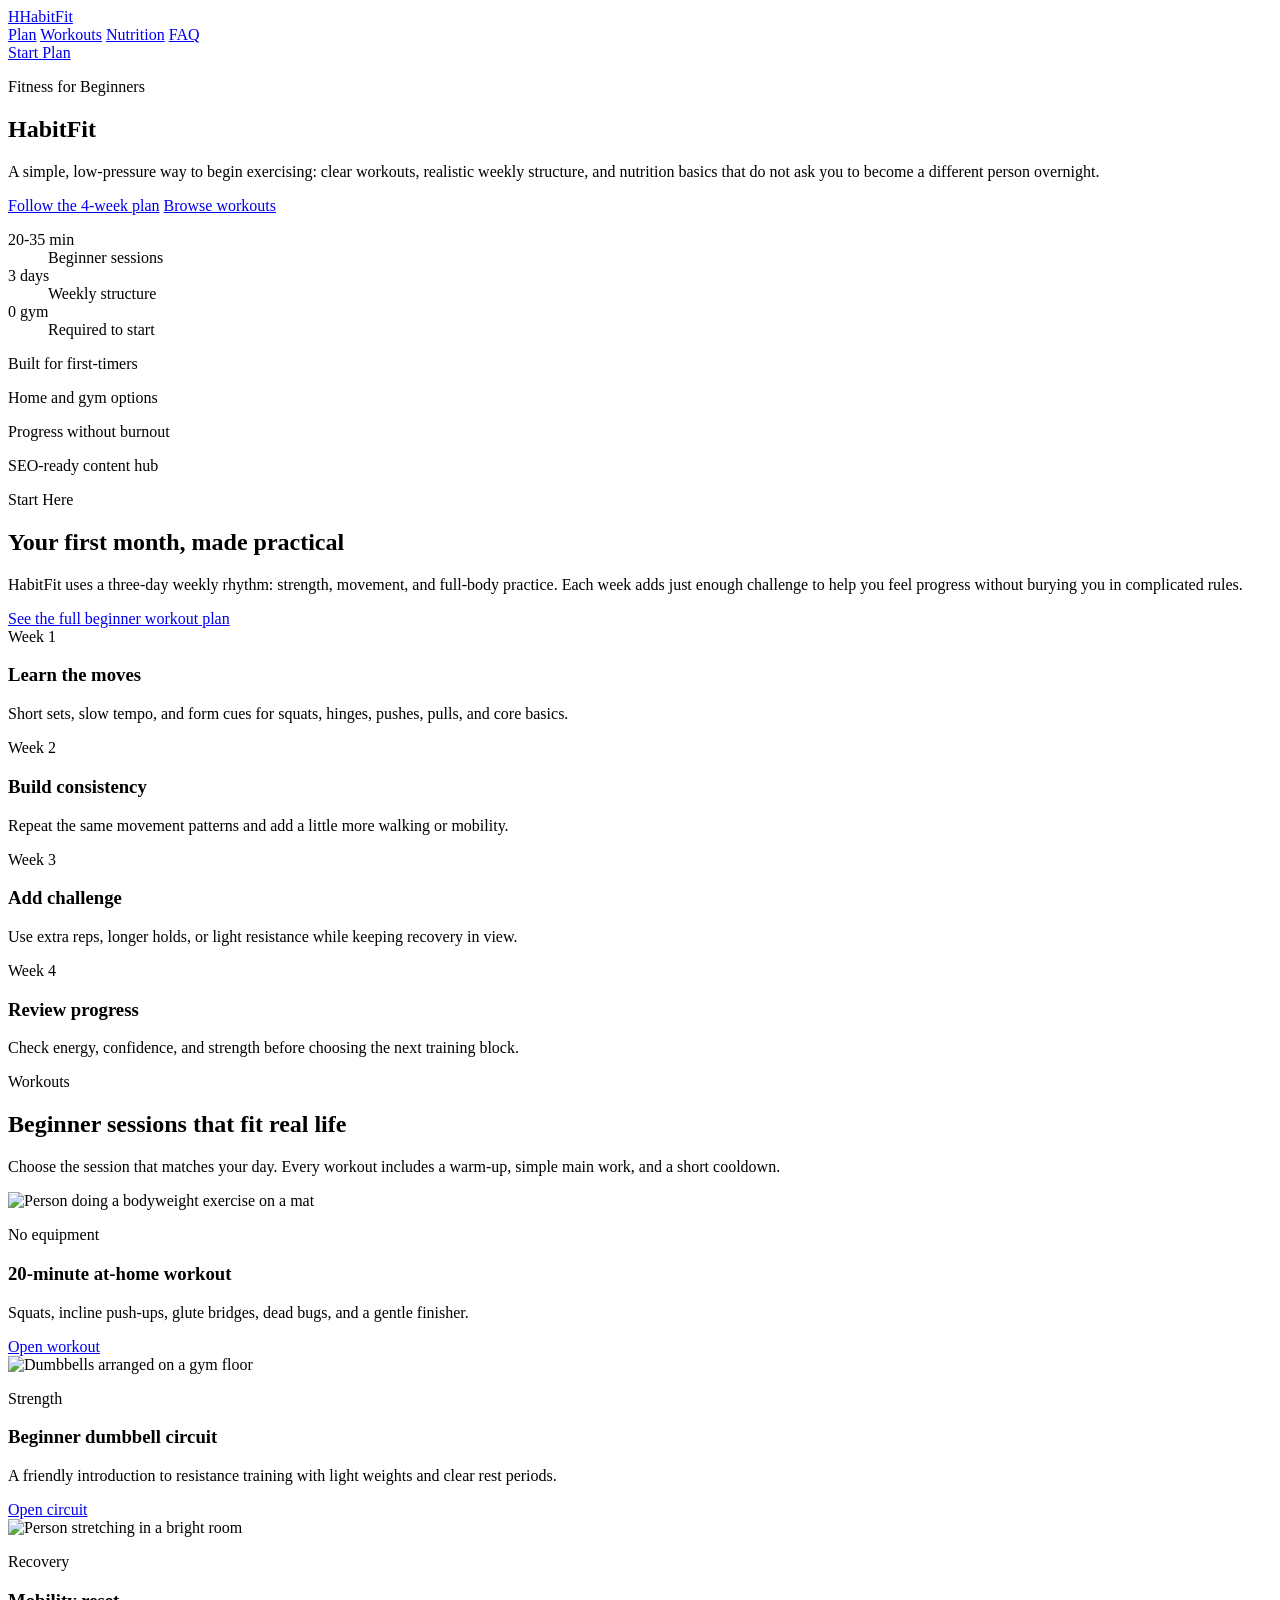
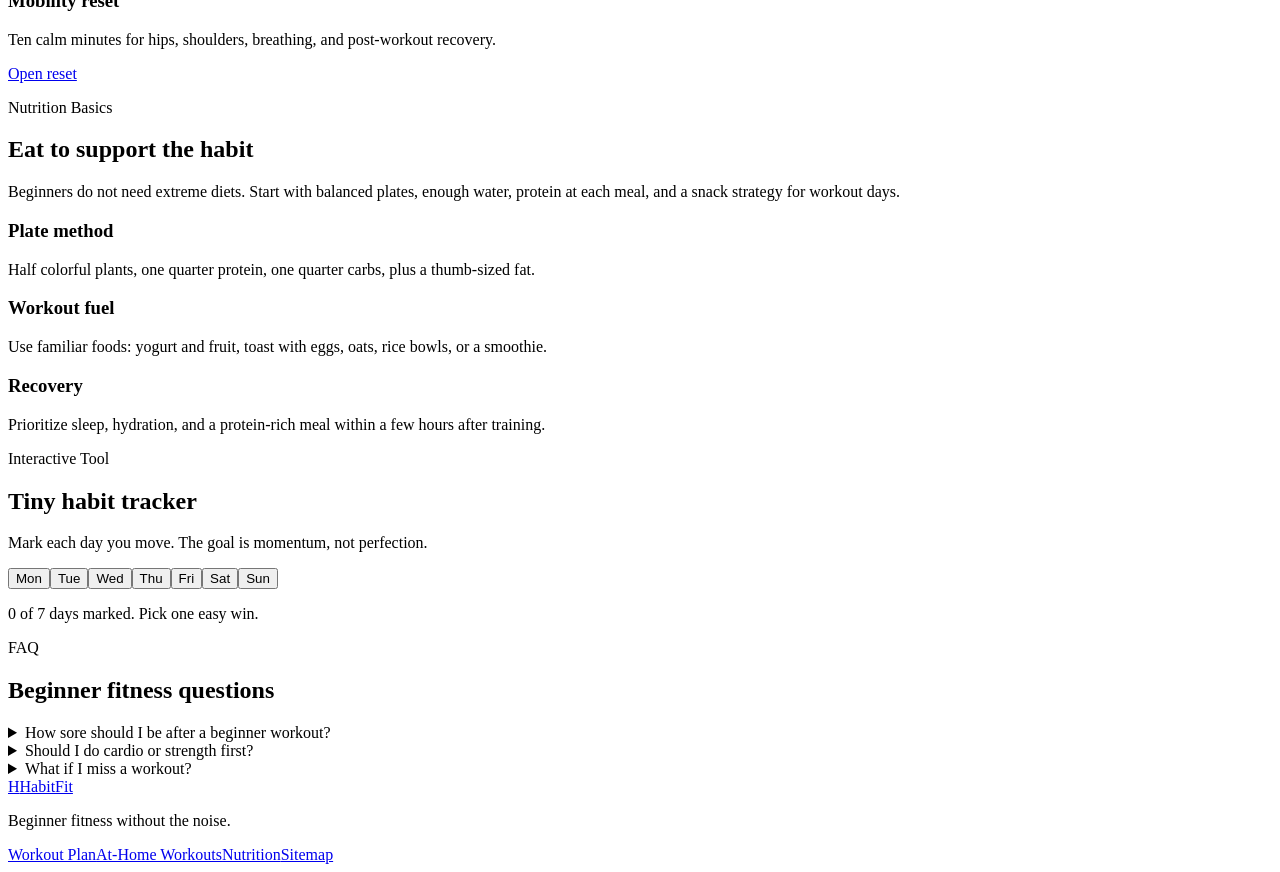
==== index.html @ 465e5fa3 "Build FitStart homepage" ====
<!doctype html>
<html lang="en">
  <head>
    <meta charset="utf-8">
    <meta name="viewport" content="width=device-width, initial-scale=1">
    <title>HabitFit: Fitness for Beginners | Simple Workouts, Plans, and Nutrition</title>
    <meta name="description" content="HabitFit helps beginners start fitness with simple workouts, weekly plans, habit tracking, warm-ups, recovery tips, and no-intimidation nutrition guidance.">
    <meta name="keywords" content="fitness for beginners, beginner workout plan, at home workout, start fitness, beginner strength training, beginner nutrition">
    <meta name="author" content="HabitFit">
    <link rel="canonical" href="https://ayushmishra-02.github.io/HabitFit/">
    <meta property="og:title" content="HabitFit: Fitness for Beginners">
    <meta property="og:description" content="A calm, practical starter guide for building strength, confidence, and consistency.">
    <meta property="og:type" content="website">
    <meta property="og:url" content="https://ayushmishra-02.github.io/HabitFit/">
    <meta property="og:image" content="https://images.unsplash.com/photo-1517836357463-d25dfeac3438?auto=format&fit=crop&w=1400&q=80">
    <meta name="twitter:card" content="summary_large_image">
    <link rel="stylesheet" href="styles.css">
    <script type="application/ld+json">
      {
        "@context": "https://schema.org",
        "@type": "WebSite",
        "name": "HabitFit",
        "url": "https://ayushmishra-02.github.io/HabitFit/",
        "description": "Fitness for beginners with simple workout plans, habit tracking, and nutrition basics.",
        "publisher": {"@type": "Organization", "name": "HabitFit"}
      }
    </script>
    <script type="application/ld+json">
      {
        "@context": "https://schema.org",
        "@type": "FAQPage",
        "mainEntity": [
          {"@type": "Question", "name": "How many days a week should a beginner exercise?", "acceptedAnswer": {"@type": "Answer", "text": "Most beginners do well with three structured workout days per week plus easy walking or mobility on off days."}},
          {"@type": "Question", "name": "Do beginners need a gym?", "acceptedAnswer": {"@type": "Answer", "text": "No. Beginners can build strength and fitness at home with bodyweight movements, a chair, and optional resistance bands."}},
          {"@type": "Question", "name": "What should beginners eat before working out?", "acceptedAnswer": {"@type": "Answer", "text": "A light meal or snack with carbohydrates and some protein, eaten one to three hours before training, works well for many beginners."}}
        ]
      }
    </script>
  </head>
  <body>
    <header class="site-header">
      <a class="brand" href="index.html" aria-label="HabitFit home"><span class="brand-mark">H</span><span>HabitFit</span></a>
      <nav class="site-nav" aria-label="Primary navigation">
        <a href="#plan">Plan</a>
        <a href="#workouts">Workouts</a>
        <a href="#nutrition">Nutrition</a>
        <a href="#faq">FAQ</a>
      </nav>
      <a class="nav-action" href="beginner-workout-plan.html">Start Plan</a>
    </header>

    <main>
      <section class="hero" aria-labelledby="hero-title">
        <div class="hero-media" role="img" aria-label="Beginner strength workout setup with dumbbells and a training mat"></div>
        <div class="hero-content">
          <p class="eyebrow">Fitness for Beginners</p>
          <h1 id="hero-title">HabitFit</h1>
          <p class="hero-copy">A simple, low-pressure way to begin exercising: clear workouts, realistic weekly structure, and nutrition basics that do not ask you to become a different person overnight.</p>
          <div class="hero-actions">
            <a class="primary-button" href="beginner-workout-plan.html">Follow the 4-week plan</a>
            <a class="secondary-button" href="#workouts">Browse workouts</a>
          </div>
          <dl class="hero-stats">
            <div><dt>20-35 min</dt><dd>Beginner sessions</dd></div>
            <div><dt>3 days</dt><dd>Weekly structure</dd></div>
            <div><dt>0 gym</dt><dd>Required to start</dd></div>
          </dl>
        </div>
      </section>

      <section class="trust-band" aria-label="HabitFit benefits">
        <p>Built for first-timers</p>
        <p>Home and gym options</p>
        <p>Progress without burnout</p>
        <p>SEO-ready content hub</p>
      </section>

      <section id="plan" class="section split-section">
        <div>
          <p class="eyebrow">Start Here</p>
          <h2>Your first month, made practical</h2>
          <p>HabitFit uses a three-day weekly rhythm: strength, movement, and full-body practice. Each week adds just enough challenge to help you feel progress without burying you in complicated rules.</p>
          <a class="text-link" href="beginner-workout-plan.html">See the full beginner workout plan</a>
        </div>
        <div class="timeline" aria-label="Four week starter roadmap">
          <article><span>Week 1</span><h3>Learn the moves</h3><p>Short sets, slow tempo, and form cues for squats, hinges, pushes, pulls, and core basics.</p></article>
          <article><span>Week 2</span><h3>Build consistency</h3><p>Repeat the same movement patterns and add a little more walking or mobility.</p></article>
          <article><span>Week 3</span><h3>Add challenge</h3><p>Use extra reps, longer holds, or light resistance while keeping recovery in view.</p></article>
          <article><span>Week 4</span><h3>Review progress</h3><p>Check energy, confidence, and strength before choosing the next training block.</p></article>
        </div>
      </section>

      <section id="workouts" class="section">
        <div class="section-heading">
          <p class="eyebrow">Workouts</p>
          <h2>Beginner sessions that fit real life</h2>
          <p>Choose the session that matches your day. Every workout includes a warm-up, simple main work, and a short cooldown.</p>
        </div>
        <div class="workout-grid">
          <article class="workout-card"><img src="https://images.unsplash.com/photo-1571019613914-85f342c6a11e?auto=format&fit=crop&w=900&q=80" alt="Person doing a bodyweight exercise on a mat"><div><p class="tag">No equipment</p><h3>20-minute at-home workout</h3><p>Squats, incline push-ups, glute bridges, dead bugs, and a gentle finisher.</p><a href="at-home-workouts.html">Open workout</a></div></article>
          <article class="workout-card"><img src="https://images.unsplash.com/photo-1517963879433-6ad2b056d712?auto=format&fit=crop&w=900&q=80" alt="Dumbbells arranged on a gym floor"><div><p class="tag">Strength</p><h3>Beginner dumbbell circuit</h3><p>A friendly introduction to resistance training with light weights and clear rest periods.</p><a href="beginner-workout-plan.html#strength">Open circuit</a></div></article>
          <article class="workout-card"><img src="https://images.unsplash.com/photo-1506126613408-eca07ce68773?auto=format&fit=crop&w=900&q=80" alt="Person stretching in a bright room"><div><p class="tag">Recovery</p><h3>Mobility reset</h3><p>Ten calm minutes for hips, shoulders, breathing, and post-workout recovery.</p><a href="at-home-workouts.html#mobility">Open reset</a></div></article>
        </div>
      </section>

      <section id="nutrition" class="section nutrition-band">
        <div><p class="eyebrow">Nutrition Basics</p><h2>Eat to support the habit</h2><p>Beginners do not need extreme diets. Start with balanced plates, enough water, protein at each meal, and a snack strategy for workout days.</p></div>
        <div class="nutrition-list">
          <article><h3>Plate method</h3><p>Half colorful plants, one quarter protein, one quarter carbs, plus a thumb-sized fat.</p></article>
          <article><h3>Workout fuel</h3><p>Use familiar foods: yogurt and fruit, toast with eggs, oats, rice bowls, or a smoothie.</p></article>
          <article><h3>Recovery</h3><p>Prioritize sleep, hydration, and a protein-rich meal within a few hours after training.</p></article>
        </div>
      </section>

      <section class="section tools-section" aria-labelledby="tracker-title">
        <div class="section-heading"><p class="eyebrow">Interactive Tool</p><h2 id="tracker-title">Tiny habit tracker</h2><p>Mark each day you move. The goal is momentum, not perfection.</p></div>
        <div class="tracker" id="tracker" aria-label="Seven day movement tracker">
          <button type="button" aria-pressed="false">Mon</button><button type="button" aria-pressed="false">Tue</button><button type="button" aria-pressed="false">Wed</button><button type="button" aria-pressed="false">Thu</button><button type="button" aria-pressed="false">Fri</button><button type="button" aria-pressed="false">Sat</button><button type="button" aria-pressed="false">Sun</button>
        </div>
        <p class="tracker-result" id="tracker-result">0 of 7 days marked. Pick one easy win.</p>
      </section>

      <section id="faq" class="section faq-section">
        <div class="section-heading"><p class="eyebrow">FAQ</p><h2>Beginner fitness questions</h2></div>
        <details><summary>How sore should I be after a beginner workout?</summary><p>Mild soreness can happen, but severe soreness is not the goal. Keep your first sessions easy enough that you can train again in a day or two.</p></details>
        <details><summary>Should I do cardio or strength first?</summary><p>If your goal is general fitness, either can work. HabitFit begins with strength three times per week and adds walking because that combination is simple and sustainable.</p></details>
        <details><summary>What if I miss a workout?</summary><p>Resume with the next planned session. Avoid doubling up as punishment; consistency grows faster when missed days are handled calmly.</p></details>
      </section>
    </main>

    <footer class="site-footer">
      <div><a class="brand" href="index.html"><span class="brand-mark">H</span><span>HabitFit</span></a><p>Beginner fitness without the noise.</p></div>
      <nav aria-label="Footer navigation"><a href="beginner-workout-plan.html">Workout Plan</a><a href="at-home-workouts.html">At-Home Workouts</a><a href="nutrition-for-beginners.html">Nutrition</a><a href="sitemap.xml">Sitemap</a></nav>
    </footer>
    <script src="script.js"></script>
  </body>
</html>
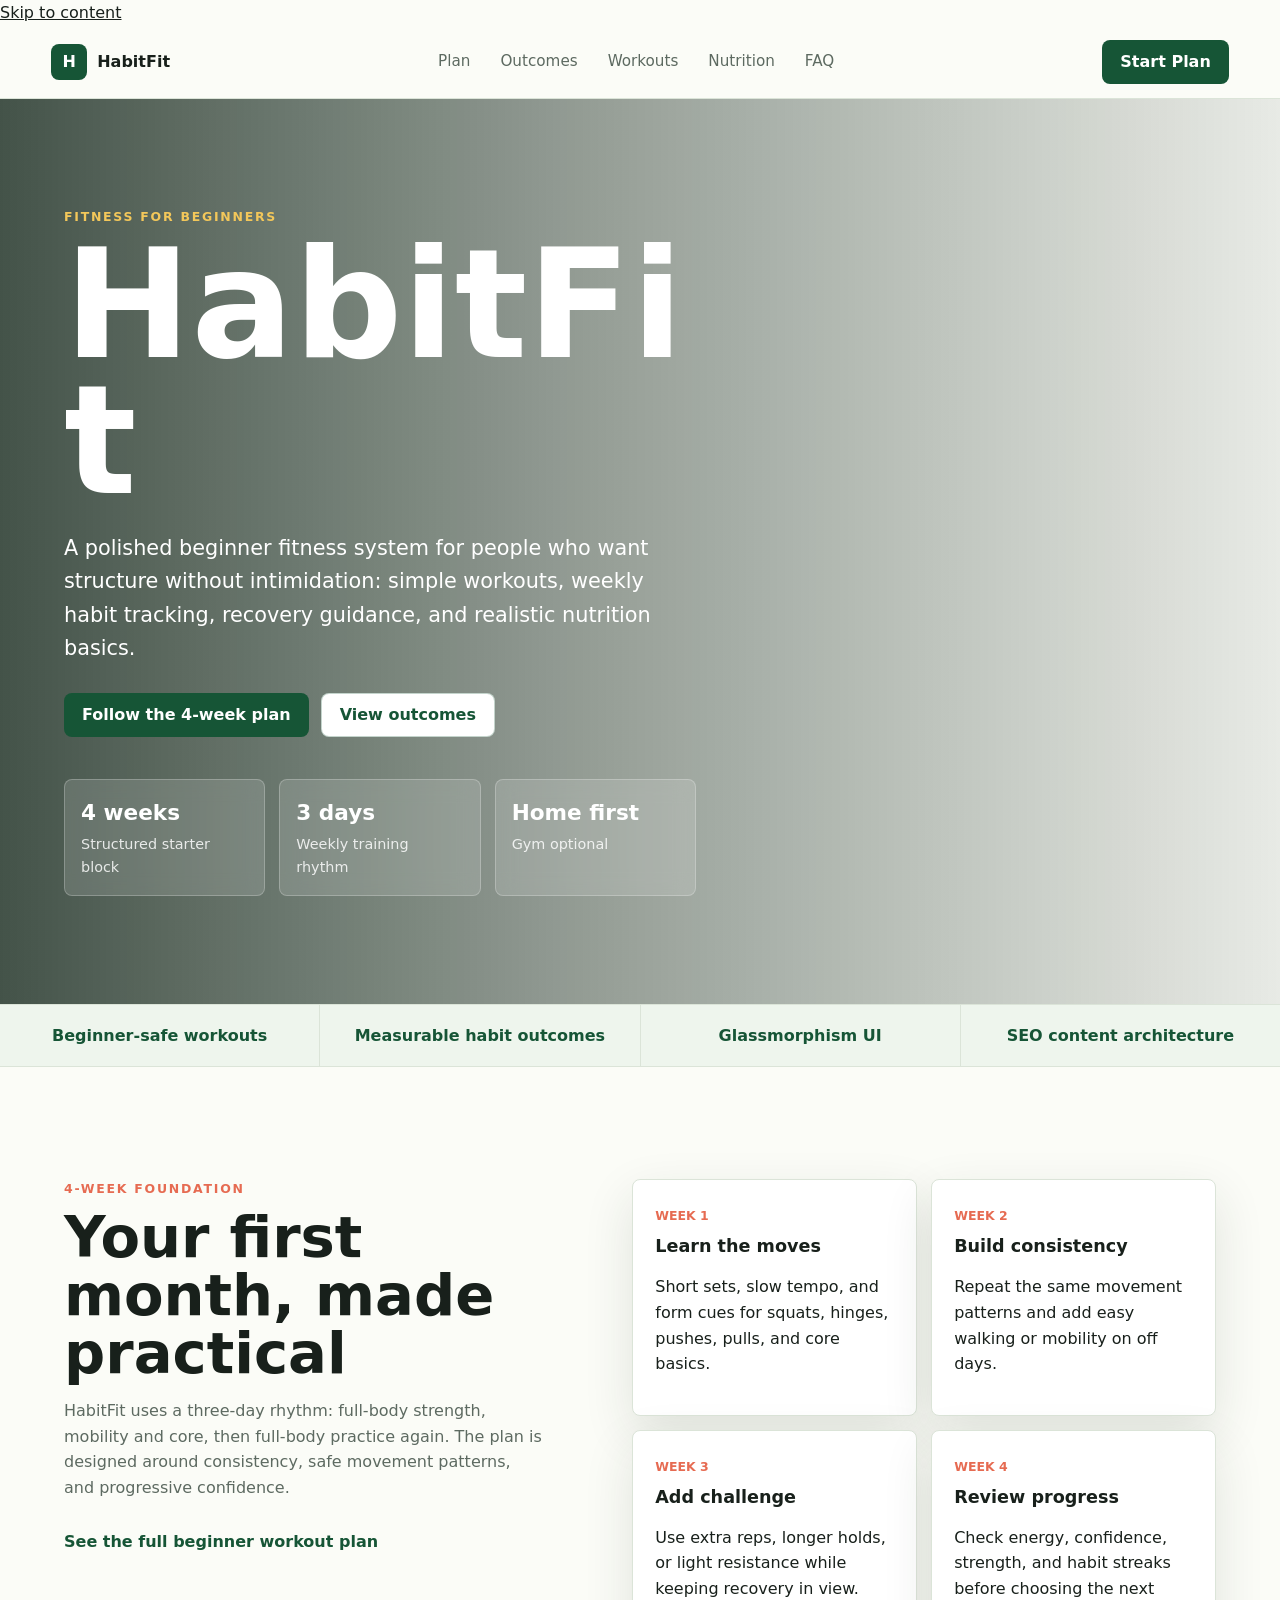
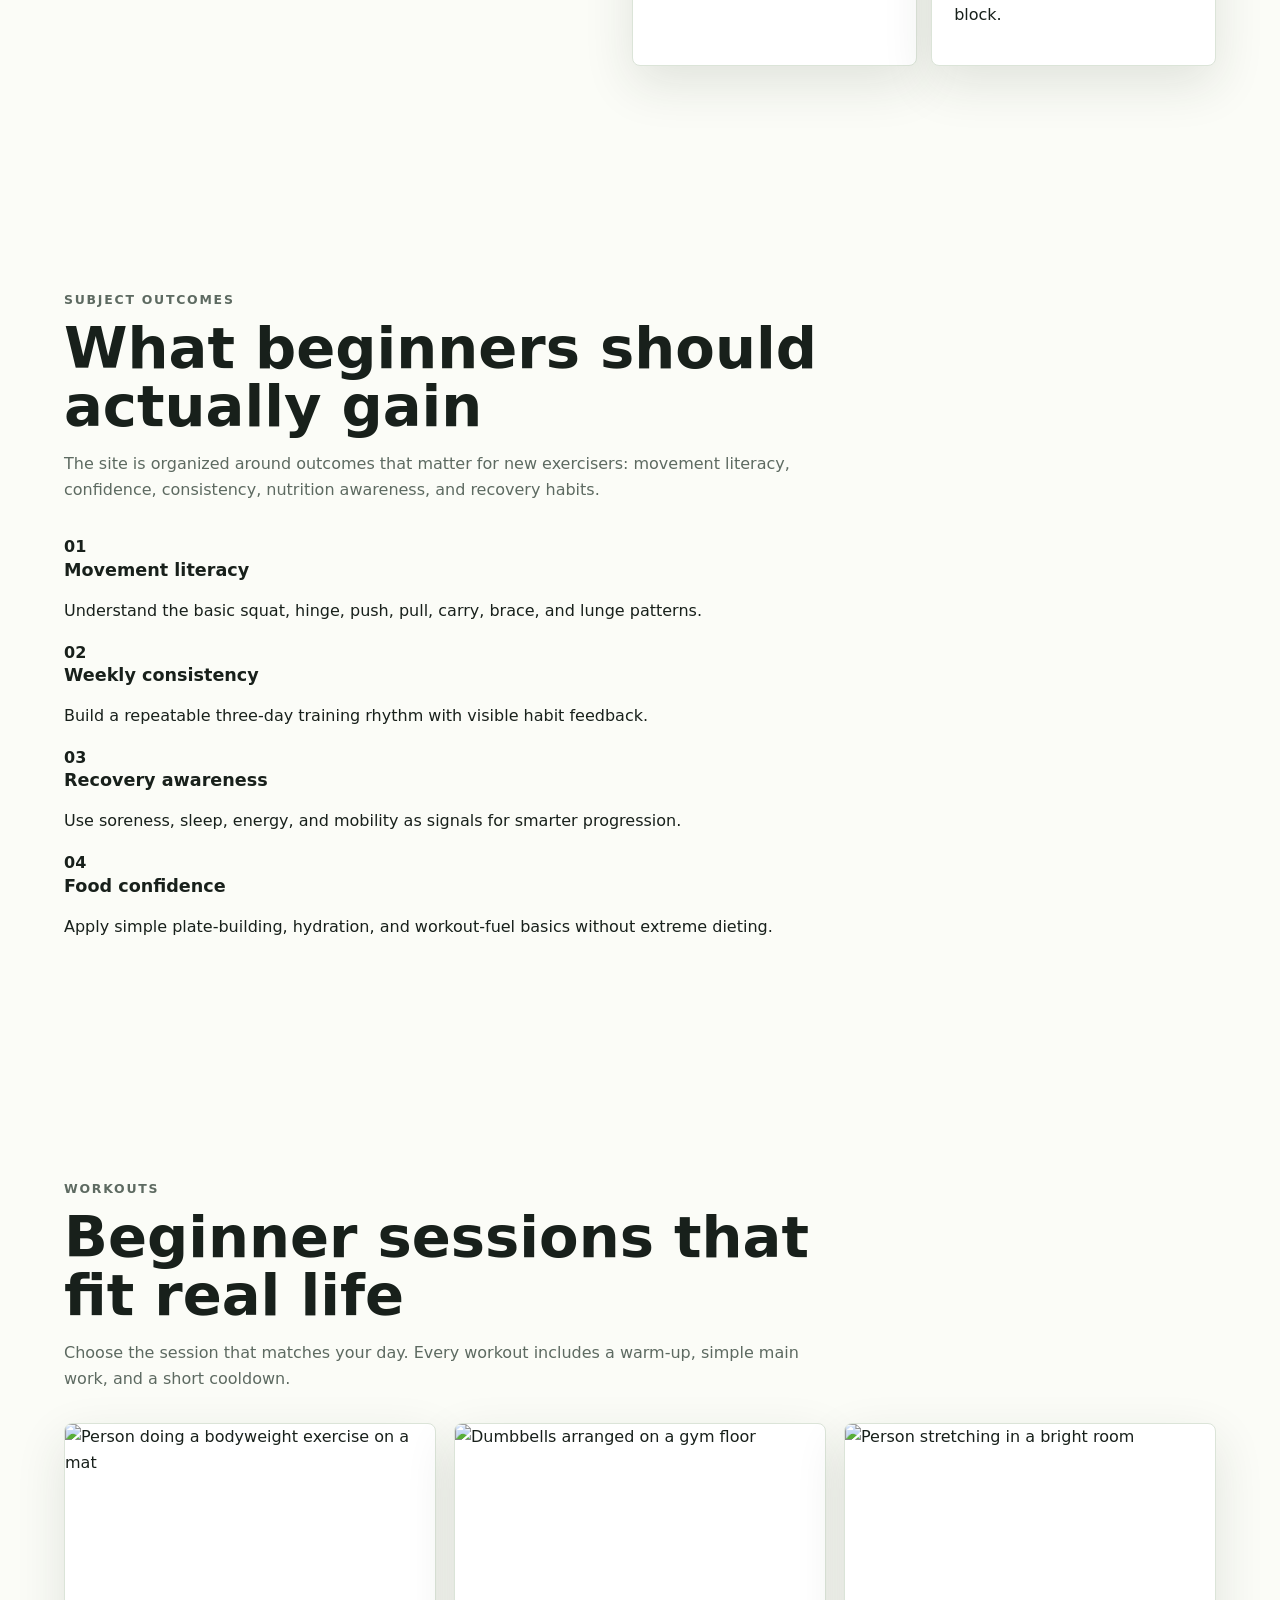
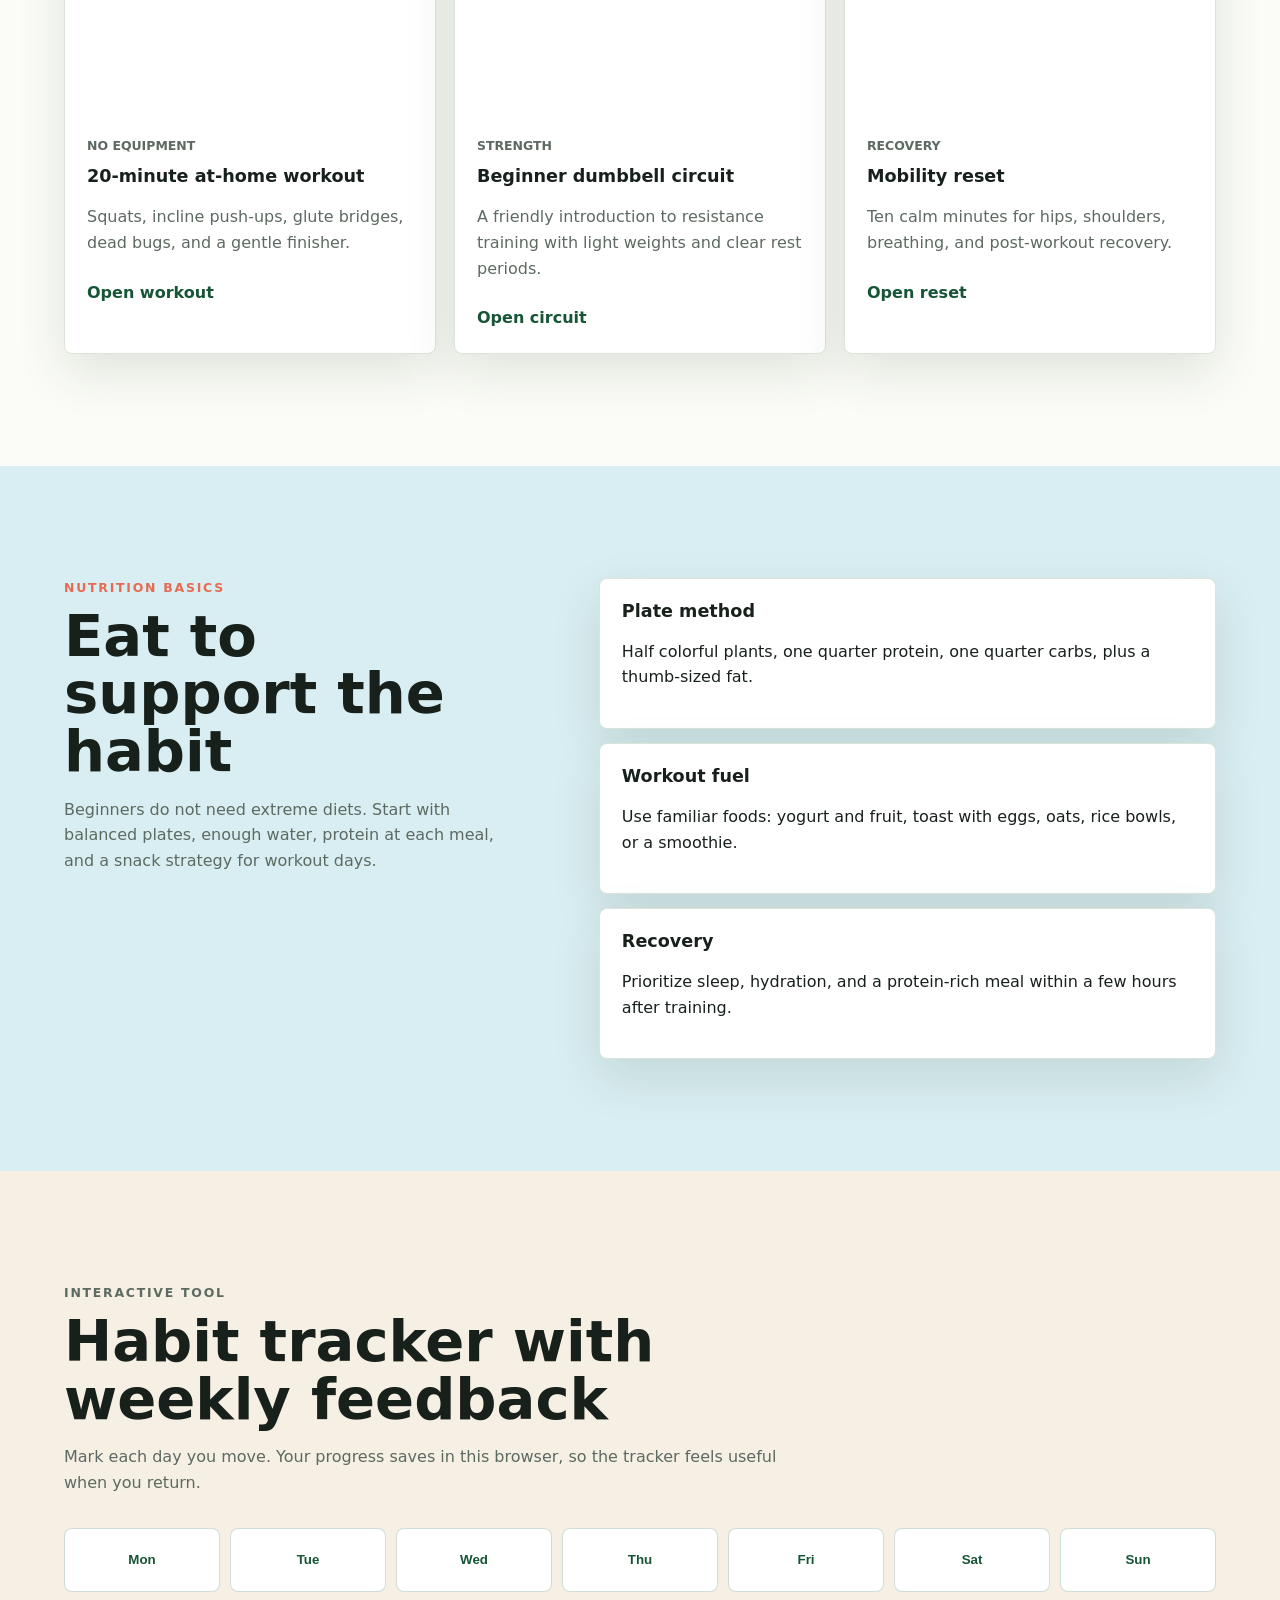
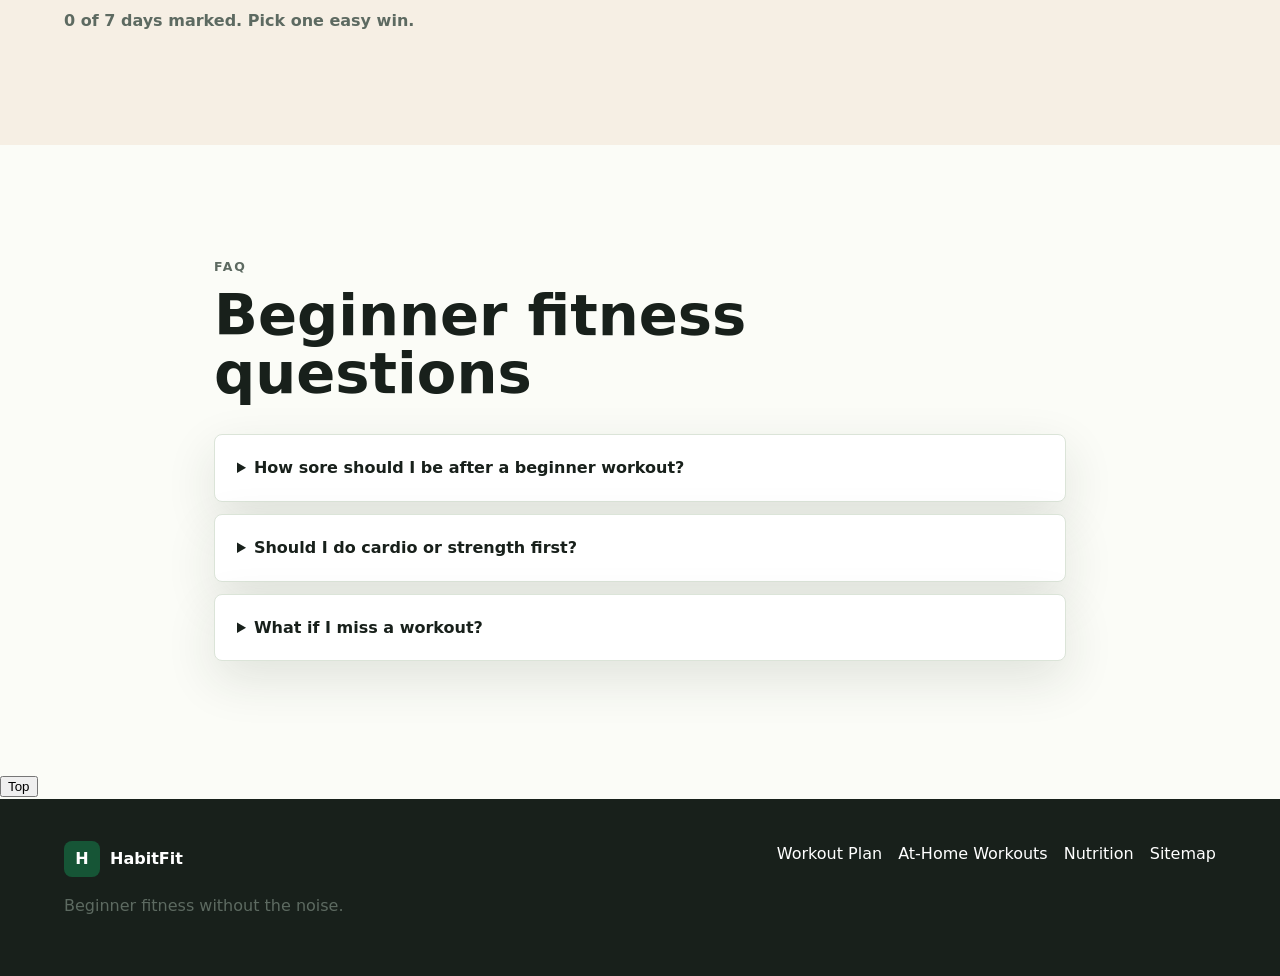
==== commit f5a76770: "Upgrade homepage UX, glass design, and SEO" ====
--- a/index.html
+++ b/index.html
@@ -3,131 +3,177 @@
   <head>
     <meta charset="utf-8">
     <meta name="viewport" content="width=device-width, initial-scale=1">
-    <title>HabitFit: Fitness for Beginners | Simple Workouts, Plans, and Nutrition</title>
-    <meta name="description" content="HabitFit helps beginners start fitness with simple workouts, weekly plans, habit tracking, warm-ups, recovery tips, and no-intimidation nutrition guidance.">
-    <meta name="keywords" content="fitness for beginners, beginner workout plan, at home workout, start fitness, beginner strength training, beginner nutrition">
+    <title>HabitFit | Beginner Fitness Plan, Home Workouts, and Healthy Habits</title>
+    <meta name="description" content="HabitFit is a professional beginner fitness guide with a 4-week workout plan, at-home exercises, nutrition basics, habit tracking, recovery tips, and measurable fitness outcomes.">
+    <meta name="keywords" content="beginner fitness plan, fitness for beginners, at home workouts for beginners, 4 week beginner workout plan, healthy habits, beginner nutrition, bodyweight workout">
     <meta name="author" content="HabitFit">
+    <meta name="robots" content="index, follow, max-image-preview:large">
+    <meta name="theme-color" content="#165536">
     <link rel="canonical" href="https://ayushmishra-02.github.io/HabitFit/">
-    <meta property="og:title" content="HabitFit: Fitness for Beginners">
-    <meta property="og:description" content="A calm, practical starter guide for building strength, confidence, and consistency.">
+    <link rel="preconnect" href="https://images.unsplash.com">
+    <link rel="stylesheet" href="styles.css">
+    <meta property="og:title" content="HabitFit: Beginner Fitness Plan and Healthy Habit Tracker">
+    <meta property="og:description" content="Build strength, mobility, confidence, and consistency with beginner workouts, practical nutrition, and simple weekly habits.">
     <meta property="og:type" content="website">
     <meta property="og:url" content="https://ayushmishra-02.github.io/HabitFit/">
     <meta property="og:image" content="https://images.unsplash.com/photo-1517836357463-d25dfeac3438?auto=format&fit=crop&w=1400&q=80">
     <meta name="twitter:card" content="summary_large_image">
-    <link rel="stylesheet" href="styles.css">
     <script type="application/ld+json">
       {
         "@context": "https://schema.org",
-        "@type": "WebSite",
-        "name": "HabitFit",
-        "url": "https://ayushmishra-02.github.io/HabitFit/",
-        "description": "Fitness for beginners with simple workout plans, habit tracking, and nutrition basics.",
-        "publisher": {"@type": "Organization", "name": "HabitFit"}
-      }
-    </script>
-    <script type="application/ld+json">
-      {
-        "@context": "https://schema.org",
-        "@type": "FAQPage",
-        "mainEntity": [
-          {"@type": "Question", "name": "How many days a week should a beginner exercise?", "acceptedAnswer": {"@type": "Answer", "text": "Most beginners do well with three structured workout days per week plus easy walking or mobility on off days."}},
-          {"@type": "Question", "name": "Do beginners need a gym?", "acceptedAnswer": {"@type": "Answer", "text": "No. Beginners can build strength and fitness at home with bodyweight movements, a chair, and optional resistance bands."}},
-          {"@type": "Question", "name": "What should beginners eat before working out?", "acceptedAnswer": {"@type": "Answer", "text": "A light meal or snack with carbohydrates and some protein, eaten one to three hours before training, works well for many beginners."}}
+        "@graph": [
+          {
+            "@type": "Organization",
+            "@id": "https://ayushmishra-02.github.io/HabitFit/#organization",
+            "name": "HabitFit",
+            "url": "https://ayushmishra-02.github.io/HabitFit/"
+          },
+          {
+            "@type": "WebSite",
+            "@id": "https://ayushmishra-02.github.io/HabitFit/#website",
+            "name": "HabitFit",
+            "url": "https://ayushmishra-02.github.io/HabitFit/",
+            "publisher": {"@id": "https://ayushmishra-02.github.io/HabitFit/#organization"},
+            "inLanguage": "en"
+          },
+          {
+            "@type": "WebPage",
+            "@id": "https://ayushmishra-02.github.io/HabitFit/#webpage",
+            "url": "https://ayushmishra-02.github.io/HabitFit/",
+            "name": "HabitFit Beginner Fitness Plan",
+            "description": "Beginner fitness plan with home workouts, nutrition basics, habit tracking, recovery guidance, and outcome-focused training.",
+            "isPartOf": {"@id": "https://ayushmishra-02.github.io/HabitFit/#website"},
+            "about": ["beginner fitness", "at-home workouts", "healthy habits", "nutrition for beginners"],
+            "inLanguage": "en"
+          },
+          {
+            "@type": "ItemList",
+            "name": "HabitFit Beginner Fitness Outcomes",
+            "itemListElement": [
+              {"@type": "ListItem", "position": 1, "name": "Build weekly exercise consistency"},
+              {"@type": "ListItem", "position": 2, "name": "Learn safe beginner strength movements"},
+              {"@type": "ListItem", "position": 3, "name": "Improve mobility and recovery habits"},
+              {"@type": "ListItem", "position": 4, "name": "Understand simple nutrition for training"}
+            ]
+          },
+          {
+            "@type": "FAQPage",
+            "mainEntity": [
+              {"@type": "Question", "name": "How many days a week should a beginner exercise?", "acceptedAnswer": {"@type": "Answer", "text": "Most beginners do well with three structured workout days per week plus easy walking or mobility on off days."}},
+              {"@type": "Question", "name": "Do beginners need a gym?", "acceptedAnswer": {"@type": "Answer", "text": "No. Beginners can build strength and fitness at home with bodyweight movements, a chair, and optional resistance bands."}},
+              {"@type": "Question", "name": "What outcomes should a beginner track?", "acceptedAnswer": {"@type": "Answer", "text": "Track consistency, energy, movement confidence, basic strength progress, mobility, sleep, and recovery before chasing advanced metrics."}}
+            ]
+          }
         ]
       }
     </script>
   </head>
   <body>
-    <header class="site-header">
+    <a class="skip-link" href="#main">Skip to content</a>
+    <div class="scroll-progress" aria-hidden="true"><span id="scroll-progress-bar"></span></div>
+    <header class="site-header glass-shell">
       <a class="brand" href="index.html" aria-label="HabitFit home"><span class="brand-mark">H</span><span>HabitFit</span></a>
       <nav class="site-nav" aria-label="Primary navigation">
-        <a href="#plan">Plan</a>
-        <a href="#workouts">Workouts</a>
-        <a href="#nutrition">Nutrition</a>
-        <a href="#faq">FAQ</a>
+        <a href="#plan" data-nav-link>Plan</a>
+        <a href="#outcomes" data-nav-link>Outcomes</a>
+        <a href="#workouts" data-nav-link>Workouts</a>
+        <a href="#nutrition" data-nav-link>Nutrition</a>
+        <a href="#faq" data-nav-link>FAQ</a>
       </nav>
       <a class="nav-action" href="beginner-workout-plan.html">Start Plan</a>
     </header>
 
-    <main>
-      <section class="hero" aria-labelledby="hero-title">
+    <main id="main">
+      <section class="hero section-anchor" aria-labelledby="hero-title">
         <div class="hero-media" role="img" aria-label="Beginner strength workout setup with dumbbells and a training mat"></div>
-        <div class="hero-content">
+        <div class="hero-content glass-panel" data-reveal>
           <p class="eyebrow">Fitness for Beginners</p>
           <h1 id="hero-title">HabitFit</h1>
-          <p class="hero-copy">A simple, low-pressure way to begin exercising: clear workouts, realistic weekly structure, and nutrition basics that do not ask you to become a different person overnight.</p>
+          <p class="hero-copy">A polished beginner fitness system for people who want structure without intimidation: simple workouts, weekly habit tracking, recovery guidance, and realistic nutrition basics.</p>
           <div class="hero-actions">
             <a class="primary-button" href="beginner-workout-plan.html">Follow the 4-week plan</a>
-            <a class="secondary-button" href="#workouts">Browse workouts</a>
+            <a class="secondary-button" href="#outcomes">View outcomes</a>
           </div>
           <dl class="hero-stats">
-            <div><dt>20-35 min</dt><dd>Beginner sessions</dd></div>
-            <div><dt>3 days</dt><dd>Weekly structure</dd></div>
-            <div><dt>0 gym</dt><dd>Required to start</dd></div>
+            <div><dt>4 weeks</dt><dd>Structured starter block</dd></div>
+            <div><dt>3 days</dt><dd>Weekly training rhythm</dd></div>
+            <div><dt>Home first</dt><dd>Gym optional</dd></div>
           </dl>
         </div>
       </section>
 
       <section class="trust-band" aria-label="HabitFit benefits">
-        <p>Built for first-timers</p>
-        <p>Home and gym options</p>
-        <p>Progress without burnout</p>
-        <p>SEO-ready content hub</p>
+        <p>Beginner-safe workouts</p><p>Measurable habit outcomes</p><p>Glassmorphism UI</p><p>SEO content architecture</p>
       </section>
 
-      <section id="plan" class="section split-section">
-        <div>
-          <p class="eyebrow">Start Here</p>
+      <section id="plan" class="section split-section section-anchor">
+        <div data-reveal>
+          <p class="eyebrow">4-Week Foundation</p>
           <h2>Your first month, made practical</h2>
-          <p>HabitFit uses a three-day weekly rhythm: strength, movement, and full-body practice. Each week adds just enough challenge to help you feel progress without burying you in complicated rules.</p>
+          <p>HabitFit uses a three-day rhythm: full-body strength, mobility and core, then full-body practice again. The plan is designed around consistency, safe movement patterns, and progressive confidence.</p>
           <a class="text-link" href="beginner-workout-plan.html">See the full beginner workout plan</a>
         </div>
         <div class="timeline" aria-label="Four week starter roadmap">
-          <article><span>Week 1</span><h3>Learn the moves</h3><p>Short sets, slow tempo, and form cues for squats, hinges, pushes, pulls, and core basics.</p></article>
-          <article><span>Week 2</span><h3>Build consistency</h3><p>Repeat the same movement patterns and add a little more walking or mobility.</p></article>
-          <article><span>Week 3</span><h3>Add challenge</h3><p>Use extra reps, longer holds, or light resistance while keeping recovery in view.</p></article>
-          <article><span>Week 4</span><h3>Review progress</h3><p>Check energy, confidence, and strength before choosing the next training block.</p></article>
+          <article class="glass-card" data-reveal><span>Week 1</span><h3>Learn the moves</h3><p>Short sets, slow tempo, and form cues for squats, hinges, pushes, pulls, and core basics.</p></article>
+          <article class="glass-card" data-reveal><span>Week 2</span><h3>Build consistency</h3><p>Repeat the same movement patterns and add easy walking or mobility on off days.</p></article>
+          <article class="glass-card" data-reveal><span>Week 3</span><h3>Add challenge</h3><p>Use extra reps, longer holds, or light resistance while keeping recovery in view.</p></article>
+          <article class="glass-card" data-reveal><span>Week 4</span><h3>Review progress</h3><p>Check energy, confidence, strength, and habit streaks before choosing the next block.</p></article>
         </div>
       </section>
 
-      <section id="workouts" class="section">
-        <div class="section-heading">
+      <section id="outcomes" class="section outcomes-section section-anchor">
+        <div class="section-heading" data-reveal>
+          <p class="eyebrow">Subject Outcomes</p>
+          <h2>What beginners should actually gain</h2>
+          <p>The site is organized around outcomes that matter for new exercisers: movement literacy, confidence, consistency, nutrition awareness, and recovery habits.</p>
+        </div>
+        <div class="outcome-grid">
+          <article class="glass-card" data-reveal><strong>01</strong><h3>Movement literacy</h3><p>Understand the basic squat, hinge, push, pull, carry, brace, and lunge patterns.</p></article>
+          <article class="glass-card" data-reveal><strong>02</strong><h3>Weekly consistency</h3><p>Build a repeatable three-day training rhythm with visible habit feedback.</p></article>
+          <article class="glass-card" data-reveal><strong>03</strong><h3>Recovery awareness</h3><p>Use soreness, sleep, energy, and mobility as signals for smarter progression.</p></article>
+          <article class="glass-card" data-reveal><strong>04</strong><h3>Food confidence</h3><p>Apply simple plate-building, hydration, and workout-fuel basics without extreme dieting.</p></article>
+        </div>
+      </section>
+
+      <section id="workouts" class="section section-anchor">
+        <div class="section-heading" data-reveal>
           <p class="eyebrow">Workouts</p>
           <h2>Beginner sessions that fit real life</h2>
           <p>Choose the session that matches your day. Every workout includes a warm-up, simple main work, and a short cooldown.</p>
         </div>
         <div class="workout-grid">
-          <article class="workout-card"><img src="https://images.unsplash.com/photo-1571019613914-85f342c6a11e?auto=format&fit=crop&w=900&q=80" alt="Person doing a bodyweight exercise on a mat"><div><p class="tag">No equipment</p><h3>20-minute at-home workout</h3><p>Squats, incline push-ups, glute bridges, dead bugs, and a gentle finisher.</p><a href="at-home-workouts.html">Open workout</a></div></article>
-          <article class="workout-card"><img src="https://images.unsplash.com/photo-1517963879433-6ad2b056d712?auto=format&fit=crop&w=900&q=80" alt="Dumbbells arranged on a gym floor"><div><p class="tag">Strength</p><h3>Beginner dumbbell circuit</h3><p>A friendly introduction to resistance training with light weights and clear rest periods.</p><a href="beginner-workout-plan.html#strength">Open circuit</a></div></article>
-          <article class="workout-card"><img src="https://images.unsplash.com/photo-1506126613408-eca07ce68773?auto=format&fit=crop&w=900&q=80" alt="Person stretching in a bright room"><div><p class="tag">Recovery</p><h3>Mobility reset</h3><p>Ten calm minutes for hips, shoulders, breathing, and post-workout recovery.</p><a href="at-home-workouts.html#mobility">Open reset</a></div></article>
+          <article class="workout-card glass-card" data-reveal><img src="https://images.unsplash.com/photo-1571019613914-85f342c6a11e?auto=format&fit=crop&w=900&q=80" alt="Person doing a bodyweight exercise on a mat" loading="lazy"><div><p class="tag">No equipment</p><h3>20-minute at-home workout</h3><p>Squats, incline push-ups, glute bridges, dead bugs, and a gentle finisher.</p><a href="at-home-workouts.html">Open workout</a></div></article>
+          <article class="workout-card glass-card" data-reveal><img src="https://images.unsplash.com/photo-1517963879433-6ad2b056d712?auto=format&fit=crop&w=900&q=80" alt="Dumbbells arranged on a gym floor" loading="lazy"><div><p class="tag">Strength</p><h3>Beginner dumbbell circuit</h3><p>A friendly introduction to resistance training with light weights and clear rest periods.</p><a href="beginner-workout-plan.html#strength">Open circuit</a></div></article>
+          <article class="workout-card glass-card" data-reveal><img src="https://images.unsplash.com/photo-1506126613408-eca07ce68773?auto=format&fit=crop&w=900&q=80" alt="Person stretching in a bright room" loading="lazy"><div><p class="tag">Recovery</p><h3>Mobility reset</h3><p>Ten calm minutes for hips, shoulders, breathing, and post-workout recovery.</p><a href="at-home-workouts.html#mobility">Open reset</a></div></article>
         </div>
       </section>
 
-      <section id="nutrition" class="section nutrition-band">
-        <div><p class="eyebrow">Nutrition Basics</p><h2>Eat to support the habit</h2><p>Beginners do not need extreme diets. Start with balanced plates, enough water, protein at each meal, and a snack strategy for workout days.</p></div>
+      <section id="nutrition" class="section nutrition-band section-anchor">
+        <div data-reveal><p class="eyebrow">Nutrition Basics</p><h2>Eat to support the habit</h2><p>Beginners do not need extreme diets. Start with balanced plates, enough water, protein at each meal, and a snack strategy for workout days.</p></div>
         <div class="nutrition-list">
-          <article><h3>Plate method</h3><p>Half colorful plants, one quarter protein, one quarter carbs, plus a thumb-sized fat.</p></article>
-          <article><h3>Workout fuel</h3><p>Use familiar foods: yogurt and fruit, toast with eggs, oats, rice bowls, or a smoothie.</p></article>
-          <article><h3>Recovery</h3><p>Prioritize sleep, hydration, and a protein-rich meal within a few hours after training.</p></article>
+          <article class="glass-card" data-reveal><h3>Plate method</h3><p>Half colorful plants, one quarter protein, one quarter carbs, plus a thumb-sized fat.</p></article>
+          <article class="glass-card" data-reveal><h3>Workout fuel</h3><p>Use familiar foods: yogurt and fruit, toast with eggs, oats, rice bowls, or a smoothie.</p></article>
+          <article class="glass-card" data-reveal><h3>Recovery</h3><p>Prioritize sleep, hydration, and a protein-rich meal within a few hours after training.</p></article>
         </div>
       </section>
 
       <section class="section tools-section" aria-labelledby="tracker-title">
-        <div class="section-heading"><p class="eyebrow">Interactive Tool</p><h2 id="tracker-title">Tiny habit tracker</h2><p>Mark each day you move. The goal is momentum, not perfection.</p></div>
-        <div class="tracker" id="tracker" aria-label="Seven day movement tracker">
-          <button type="button" aria-pressed="false">Mon</button><button type="button" aria-pressed="false">Tue</button><button type="button" aria-pressed="false">Wed</button><button type="button" aria-pressed="false">Thu</button><button type="button" aria-pressed="false">Fri</button><button type="button" aria-pressed="false">Sat</button><button type="button" aria-pressed="false">Sun</button>
+        <div class="section-heading" data-reveal><p class="eyebrow">Interactive Tool</p><h2 id="tracker-title">Habit tracker with weekly feedback</h2><p>Mark each day you move. Your progress saves in this browser, so the tracker feels useful when you return.</p></div>
+        <div class="tracker glass-card" id="tracker" aria-label="Seven day movement tracker" data-reveal>
+          <button type="button" aria-pressed="false" data-day="Mon">Mon</button><button type="button" aria-pressed="false" data-day="Tue">Tue</button><button type="button" aria-pressed="false" data-day="Wed">Wed</button><button type="button" aria-pressed="false" data-day="Thu">Thu</button><button type="button" aria-pressed="false" data-day="Fri">Fri</button><button type="button" aria-pressed="false" data-day="Sat">Sat</button><button type="button" aria-pressed="false" data-day="Sun">Sun</button>
         </div>
         <p class="tracker-result" id="tracker-result">0 of 7 days marked. Pick one easy win.</p>
       </section>
 
-      <section id="faq" class="section faq-section">
-        <div class="section-heading"><p class="eyebrow">FAQ</p><h2>Beginner fitness questions</h2></div>
-        <details><summary>How sore should I be after a beginner workout?</summary><p>Mild soreness can happen, but severe soreness is not the goal. Keep your first sessions easy enough that you can train again in a day or two.</p></details>
-        <details><summary>Should I do cardio or strength first?</summary><p>If your goal is general fitness, either can work. HabitFit begins with strength three times per week and adds walking because that combination is simple and sustainable.</p></details>
-        <details><summary>What if I miss a workout?</summary><p>Resume with the next planned session. Avoid doubling up as punishment; consistency grows faster when missed days are handled calmly.</p></details>
+      <section id="faq" class="section faq-section section-anchor">
+        <div class="section-heading" data-reveal><p class="eyebrow">FAQ</p><h2>Beginner fitness questions</h2></div>
+        <details class="glass-card" data-reveal><summary>How sore should I be after a beginner workout?</summary><p>Mild soreness can happen, but severe soreness is not the goal. Keep your first sessions easy enough that you can train again in a day or two.</p></details>
+        <details class="glass-card" data-reveal><summary>Should I do cardio or strength first?</summary><p>If your goal is general fitness, either can work. HabitFit begins with strength three times per week and adds walking because that combination is simple and sustainable.</p></details>
+        <details class="glass-card" data-reveal><summary>What if I miss a workout?</summary><p>Resume with the next planned session. Avoid doubling up as punishment; consistency grows faster when missed days are handled calmly.</p></details>
       </section>
     </main>
 
+    <button class="back-to-top" type="button" aria-label="Back to top">Top</button>
     <footer class="site-footer">
       <div><a class="brand" href="index.html"><span class="brand-mark">H</span><span>HabitFit</span></a><p>Beginner fitness without the noise.</p></div>
       <nav aria-label="Footer navigation"><a href="beginner-workout-plan.html">Workout Plan</a><a href="at-home-workouts.html">At-Home Workouts</a><a href="nutrition-for-beginners.html">Nutrition</a><a href="sitemap.xml">Sitemap</a></nav>
--- a/styles.css
+++ b/styles.css
@@ -0,0 +1,289 @@
+:root {
+  color-scheme: light;
+  --ink: #18201b;
+  --muted: #5d6a61;
+  --paper: #fbfcf7;
+  --surface: #ffffff;
+  --line: #dbe4d8;
+  --green: #2f7d4f;
+  --green-dark: #165536;
+  --coral: #e66b52;
+  --sky: #d9eef2;
+  --gold: #f3c75a;
+  --shadow: 0 18px 50px rgba(31, 49, 37, 0.12);
+  font-family: Inter, ui-sans-serif, system-ui, -apple-system, BlinkMacSystemFont, "Segoe UI", sans-serif;
+}
+
+* { box-sizing: border-box; }
+body { margin: 0; color: var(--ink); background: var(--paper); line-height: 1.6; }
+img { display: block; max-width: 100%; }
+a { color: inherit; }
+
+.site-header {
+  position: sticky;
+  top: 0;
+  z-index: 20;
+  display: flex;
+  align-items: center;
+  justify-content: space-between;
+  gap: 20px;
+  padding: 14px clamp(18px, 4vw, 56px);
+  background: rgba(251, 252, 247, 0.92);
+  border-bottom: 1px solid var(--line);
+  backdrop-filter: blur(14px);
+}
+
+.brand {
+  display: inline-flex;
+  align-items: center;
+  gap: 10px;
+  text-decoration: none;
+  font-weight: 800;
+  letter-spacing: 0;
+}
+
+.brand-mark {
+  display: grid;
+  place-items: center;
+  width: 36px;
+  height: 36px;
+  border-radius: 8px;
+  color: white;
+  background: var(--green-dark);
+}
+
+.site-nav {
+  display: flex;
+  align-items: center;
+  gap: clamp(14px, 3vw, 30px);
+  color: var(--muted);
+  font-size: 0.95rem;
+}
+
+.site-nav a,
+.site-footer a,
+.text-link { text-decoration: none; }
+.site-nav a:hover,
+.text-link:hover,
+.site-footer a:hover { color: var(--green-dark); }
+
+.nav-action,
+.primary-button,
+.secondary-button {
+  display: inline-flex;
+  align-items: center;
+  justify-content: center;
+  min-height: 44px;
+  padding: 0 18px;
+  border-radius: 8px;
+  font-weight: 800;
+  text-decoration: none;
+  white-space: nowrap;
+}
+
+.nav-action,
+.primary-button { color: white; background: var(--green-dark); }
+.secondary-button { color: var(--green-dark); background: white; border: 1px solid rgba(22, 85, 54, 0.25); }
+
+.hero {
+  position: relative;
+  min-height: calc(100svh - 64px);
+  display: grid;
+  align-items: end;
+  overflow: hidden;
+}
+
+.hero-media {
+  position: absolute;
+  inset: 0;
+  background: linear-gradient(90deg, rgba(10, 30, 18, 0.76), rgba(10, 30, 18, 0.44) 44%, rgba(10, 30, 18, 0.08)), url("https://images.unsplash.com/photo-1517836357463-d25dfeac3438?auto=format&fit=crop&w=1800&q=82") center / cover;
+}
+
+.hero-content {
+  position: relative;
+  width: min(760px, 100%);
+  padding: clamp(56px, 12vh, 110px) clamp(20px, 5vw, 72px);
+  color: white;
+}
+
+.eyebrow {
+  margin: 0 0 10px;
+  color: var(--coral);
+  font-size: 0.78rem;
+  font-weight: 900;
+  letter-spacing: 0.14em;
+  text-transform: uppercase;
+}
+
+.hero .eyebrow { color: var(--gold); }
+h1, h2, h3, p { overflow-wrap: anywhere; }
+h1 { margin: 0; font-size: clamp(4rem, 12vw, 9.5rem); line-height: 0.9; letter-spacing: 0; }
+h2 { margin: 0 0 16px; font-size: clamp(2rem, 4.5vw, 4.4rem); line-height: 1; letter-spacing: 0; }
+h3 { margin: 0 0 8px; font-size: 1.1rem; line-height: 1.25; }
+.hero-copy { max-width: 640px; margin: 22px 0 0; font-size: clamp(1.05rem, 2vw, 1.3rem); }
+.hero-actions { display: flex; flex-wrap: wrap; gap: 12px; margin-top: 28px; }
+
+.hero-stats {
+  display: grid;
+  grid-template-columns: repeat(3, minmax(0, 1fr));
+  gap: 14px;
+  max-width: 680px;
+  margin: 42px 0 0;
+}
+
+.hero-stats div {
+  padding: 16px;
+  border: 1px solid rgba(255, 255, 255, 0.24);
+  background: rgba(255, 255, 255, 0.14);
+  border-radius: 8px;
+  backdrop-filter: blur(10px);
+}
+
+.hero-stats dt { font-size: 1.35rem; font-weight: 900; }
+.hero-stats dd { margin: 2px 0 0; color: rgba(255, 255, 255, 0.84); font-size: 0.9rem; }
+
+.trust-band {
+  display: grid;
+  grid-template-columns: repeat(4, minmax(0, 1fr));
+  gap: 1px;
+  background: var(--line);
+  border-block: 1px solid var(--line);
+}
+
+.trust-band p {
+  margin: 0;
+  padding: 18px 20px;
+  background: #eef5ed;
+  text-align: center;
+  font-weight: 800;
+  color: var(--green-dark);
+}
+
+.section { padding: clamp(64px, 9vw, 112px) clamp(20px, 5vw, 72px); }
+
+.split-section {
+  display: grid;
+  grid-template-columns: minmax(0, 0.82fr) minmax(320px, 1fr);
+  gap: clamp(32px, 7vw, 90px);
+  align-items: start;
+}
+
+.split-section > div:first-child p:not(.eyebrow),
+.section-heading p,
+.nutrition-band > div > p:not(.eyebrow),
+.article .lede,
+.article p,
+.article-sidebar,
+.workout-card p { color: var(--muted); }
+
+.text-link { display: inline-flex; margin-top: 12px; color: var(--green-dark); font-weight: 900; }
+.timeline { display: grid; grid-template-columns: repeat(2, minmax(0, 1fr)); gap: 14px; }
+.timeline article,
+.nutrition-list article,
+.article-sidebar,
+details {
+  border: 1px solid var(--line);
+  border-radius: 8px;
+  background: var(--surface);
+  box-shadow: var(--shadow);
+}
+
+.timeline article,
+.nutrition-list article { padding: 22px; }
+.timeline span,
+.tag { display: inline-flex; margin-bottom: 10px; color: var(--coral); font-size: 0.78rem; font-weight: 900; text-transform: uppercase; }
+.section-heading { max-width: 760px; margin-bottom: 32px; }
+.workout-grid { display: grid; grid-template-columns: repeat(3, minmax(0, 1fr)); gap: 18px; }
+.workout-card { overflow: hidden; border: 1px solid var(--line); border-radius: 8px; background: white; box-shadow: var(--shadow); }
+.workout-card img { width: 100%; aspect-ratio: 4 / 3; object-fit: cover; }
+.workout-card div { padding: 22px; }
+.workout-card a { display: inline-flex; margin-top: 8px; color: var(--green-dark); font-weight: 900; text-decoration: none; }
+
+.nutrition-band {
+  display: grid;
+  grid-template-columns: minmax(0, 0.75fr) minmax(320px, 1fr);
+  gap: clamp(28px, 6vw, 72px);
+  background: var(--sky);
+}
+
+.nutrition-list { display: grid; gap: 14px; }
+.tools-section { background: #f6efe4; }
+.tracker { display: grid; grid-template-columns: repeat(7, minmax(58px, 1fr)); gap: 10px; }
+
+.tracker button {
+  min-height: 64px;
+  border: 1px solid rgba(22, 85, 54, 0.2);
+  border-radius: 8px;
+  color: var(--green-dark);
+  background: white;
+  font-weight: 900;
+  cursor: pointer;
+}
+
+.tracker button[aria-pressed="true"] { color: white; background: var(--green-dark); }
+.tracker-result { margin: 16px 0 0; color: var(--muted); font-weight: 800; }
+.faq-section { max-width: 980px; margin: 0 auto; }
+details { padding: 20px 22px; margin-top: 12px; }
+summary { cursor: pointer; font-weight: 900; }
+
+.site-footer {
+  display: flex;
+  justify-content: space-between;
+  gap: 24px;
+  padding: 42px clamp(20px, 5vw, 72px);
+  color: var(--muted);
+  background: #18201b;
+}
+
+.site-footer .brand,
+.site-footer a { color: white; }
+.site-footer nav { display: flex; flex-wrap: wrap; gap: 16px; }
+
+.article-layout {
+  display: grid;
+  grid-template-columns: minmax(0, 1fr) 300px;
+  gap: clamp(28px, 5vw, 56px);
+  align-items: start;
+  max-width: 1180px;
+  margin: 0 auto;
+  padding: clamp(46px, 8vw, 90px) clamp(20px, 5vw, 42px);
+}
+
+.article h1 { color: var(--green-dark); font-size: clamp(3rem, 7vw, 6.8rem); }
+.article h2 { margin-top: 36px; font-size: clamp(1.6rem, 3vw, 2.5rem); }
+.lede { font-size: 1.2rem; }
+.article-image { width: 100%; aspect-ratio: 16 / 8; margin: 28px 0; border-radius: 8px; object-fit: cover; }
+.table-wrap { overflow-x: auto; border: 1px solid var(--line); border-radius: 8px; background: white; }
+table { width: 100%; min-width: 620px; border-collapse: collapse; }
+th, td { padding: 14px 16px; text-align: left; border-bottom: 1px solid var(--line); }
+th { color: var(--green-dark); background: #eef5ed; }
+.exercise-list { padding-left: 1.25rem; }
+.exercise-list li { margin: 10px 0; }
+.article-sidebar { position: sticky; top: 92px; padding: 22px; }
+.article-sidebar h2 { font-size: 1.35rem; }
+
+@media (max-width: 860px) {
+  .site-header { align-items: flex-start; flex-wrap: wrap; }
+  .site-nav { order: 3; width: 100%; overflow-x: auto; padding-bottom: 4px; }
+  .hero { min-height: 720px; }
+  .hero-media { background: linear-gradient(180deg, rgba(10, 30, 18, 0.45), rgba(10, 30, 18, 0.82)), url("https://images.unsplash.com/photo-1517836357463-d25dfeac3438?auto=format&fit=crop&w=1200&q=82") center / cover; }
+  .hero-stats,
+  .trust-band,
+  .split-section,
+  .workout-grid,
+  .nutrition-band,
+  .article-layout { grid-template-columns: 1fr; }
+  .tracker { grid-template-columns: repeat(4, minmax(0, 1fr)); }
+  .article-sidebar { position: static; }
+}
+
+@media (max-width: 560px) {
+  .nav-action { display: none; }
+  .hero { min-height: 680px; }
+  .hero-stats,
+  .timeline,
+  .tracker { grid-template-columns: 1fr; }
+  .primary-button,
+  .secondary-button { width: 100%; }
+  .site-footer { flex-direction: column; }
+}
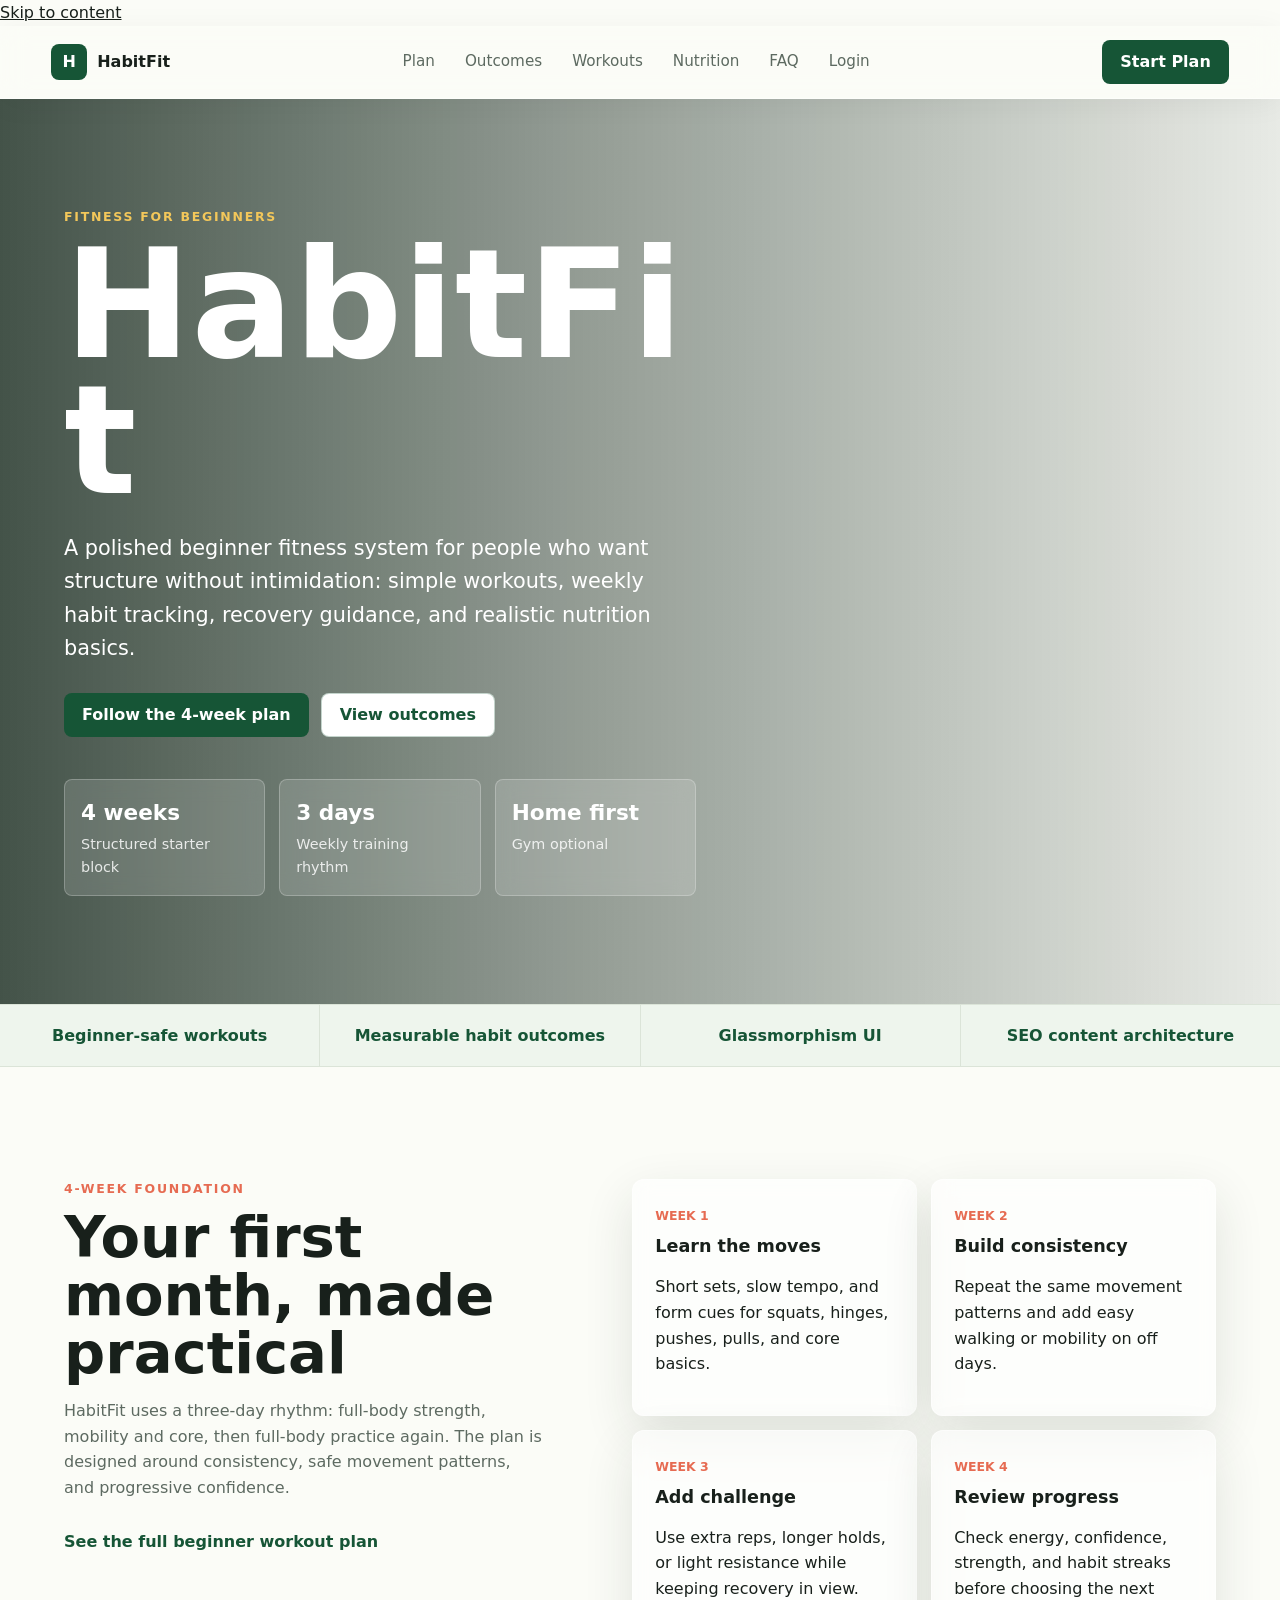
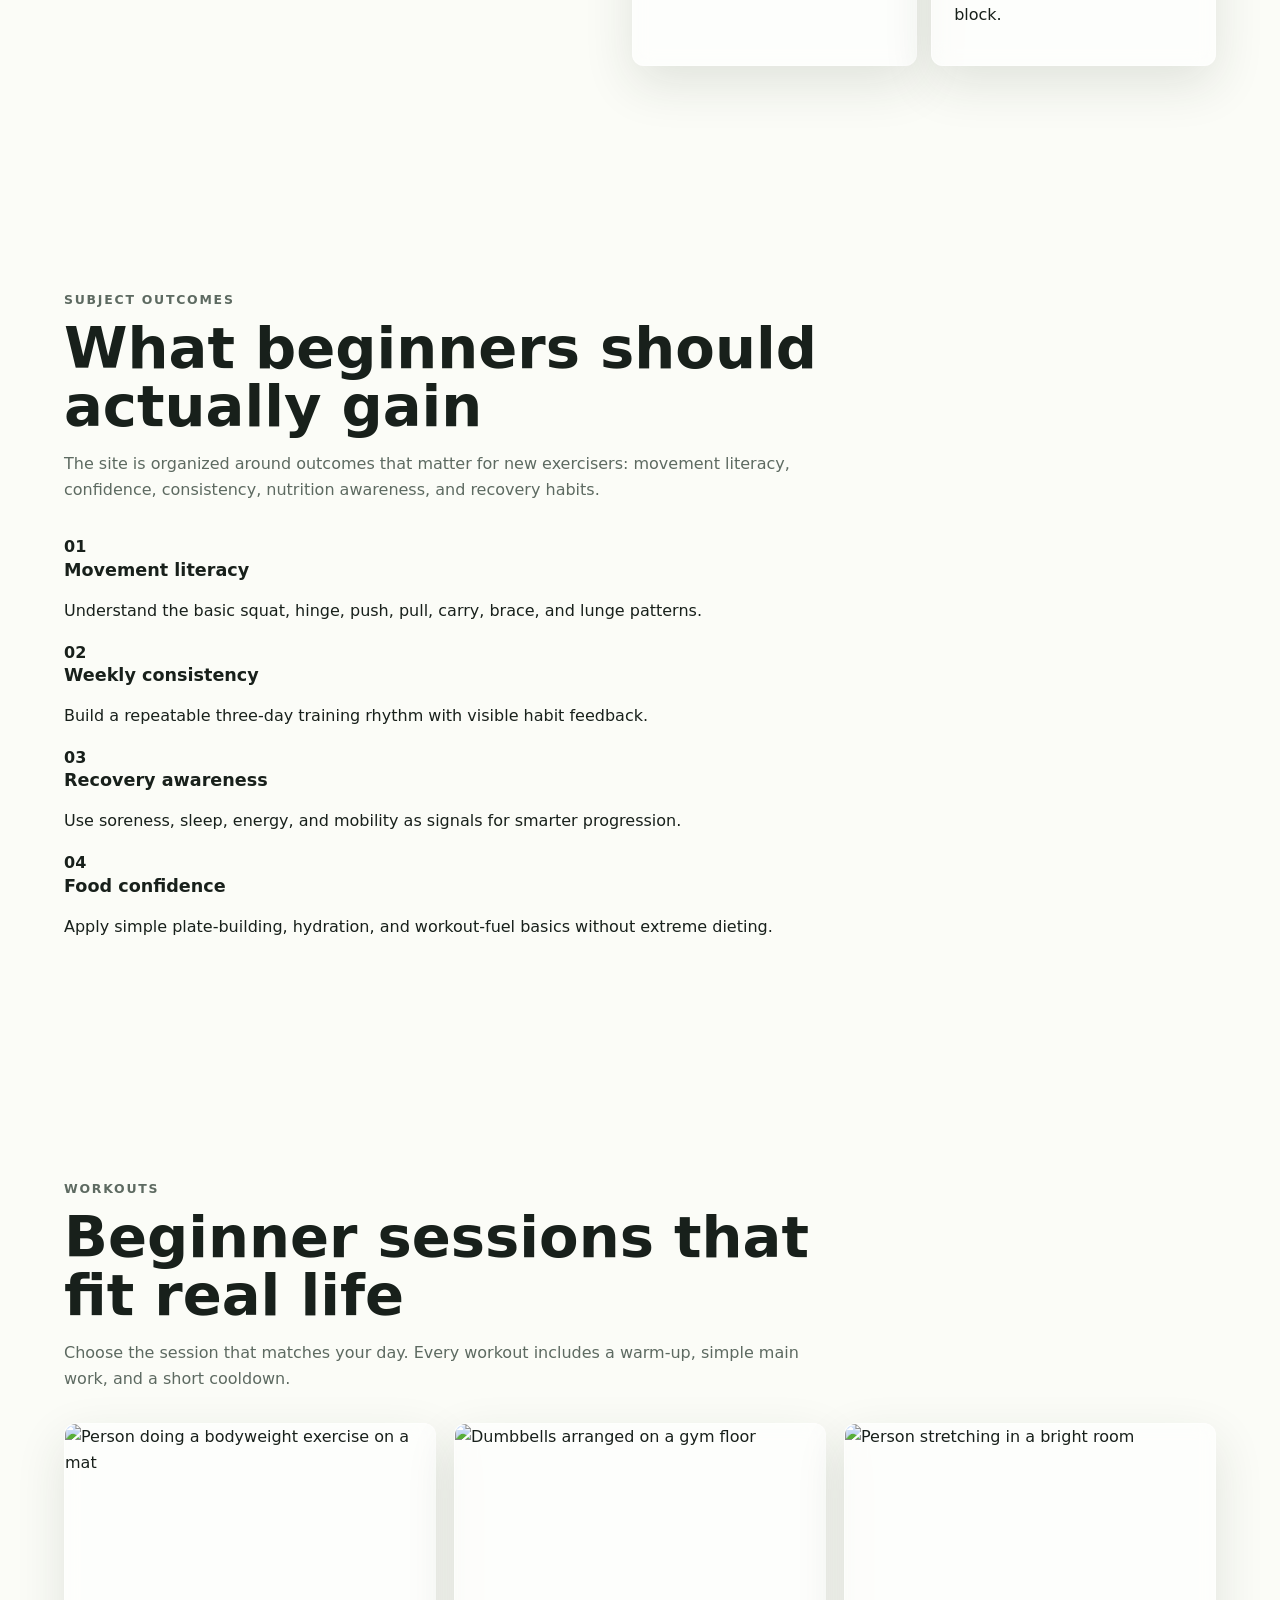
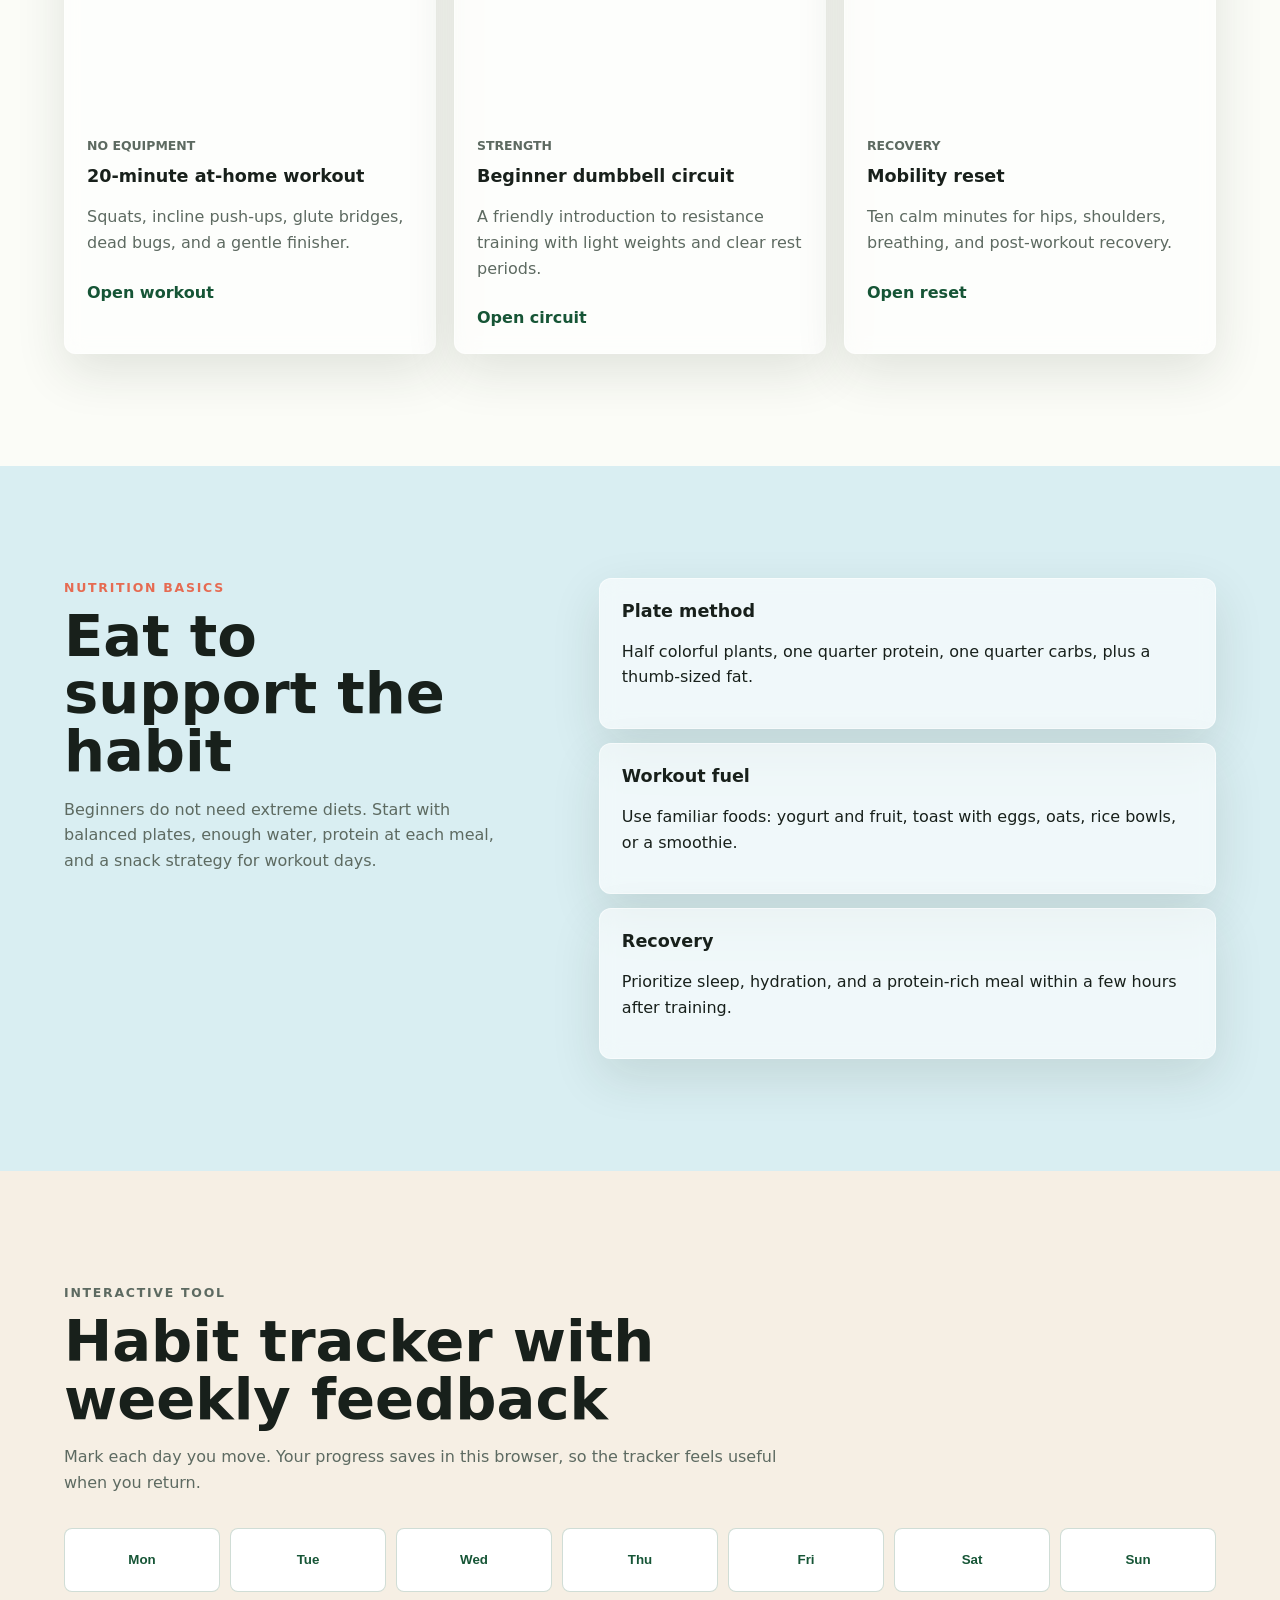
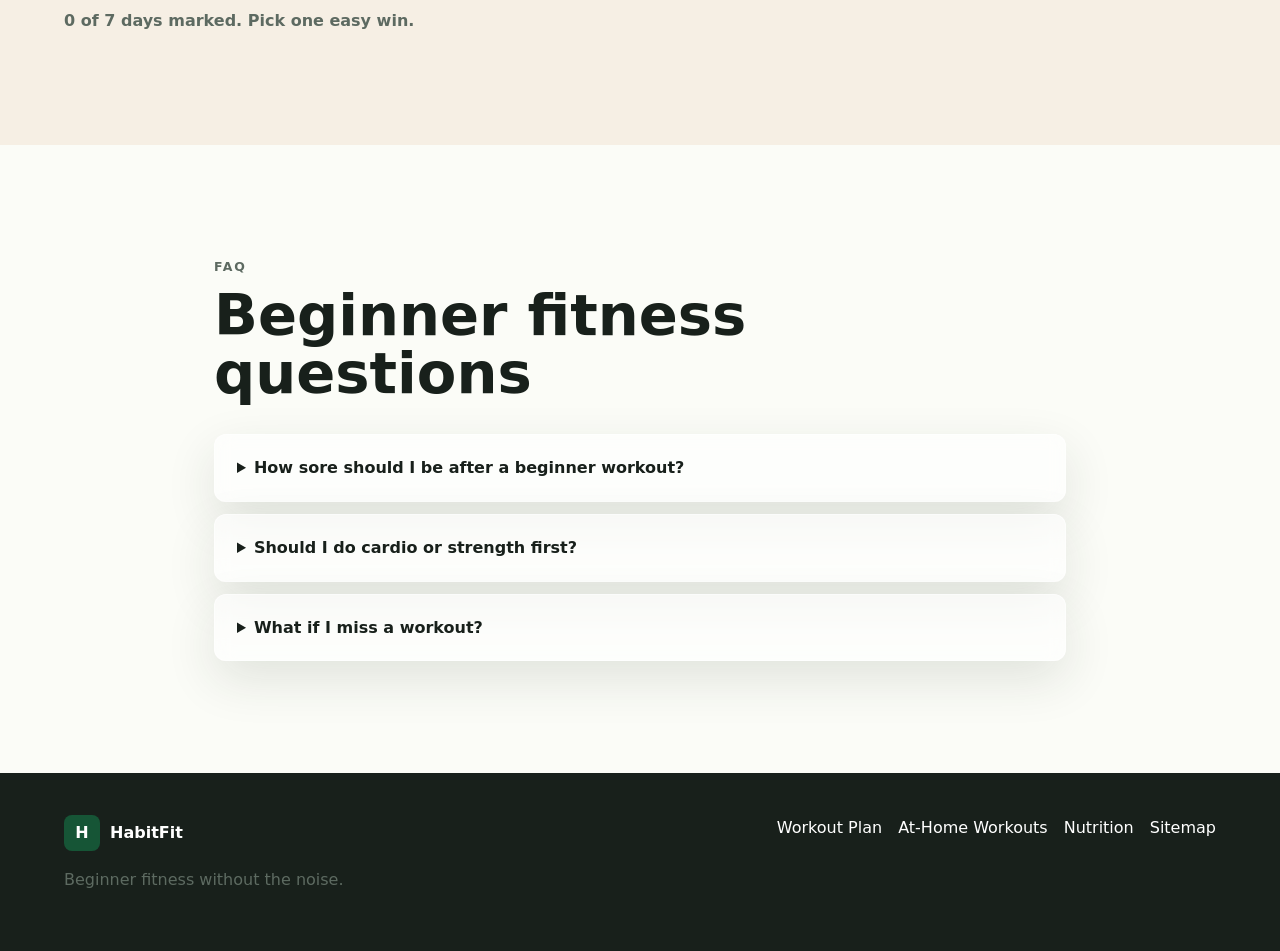
==== commit 208e4a59: "feat: add premium glassmorphism login page" ====
--- a/index.html
+++ b/index.html
@@ -79,6 +79,7 @@
         <a href="#workouts" data-nav-link>Workouts</a>
         <a href="#nutrition" data-nav-link>Nutrition</a>
         <a href="#faq" data-nav-link>FAQ</a>
+        <a href="login.html" data-nav-link>Login</a>
       </nav>
       <a class="nav-action" href="beginner-workout-plan.html">Start Plan</a>
     </header>
--- a/styles.css
+++ b/styles.css
@@ -15,6 +15,10 @@
 }
 
 * { box-sizing: border-box; }
+html {
+  scroll-behavior: smooth;
+  scroll-padding-top: 90px;
+}
 body { margin: 0; color: var(--ink); background: var(--paper); line-height: 1.6; }
 img { display: block; max-width: 100%; }
 a { color: inherit; }
@@ -28,9 +32,11 @@
   justify-content: space-between;
   gap: 20px;
   padding: 14px clamp(18px, 4vw, 56px);
-  background: rgba(251, 252, 247, 0.92);
-  border-bottom: 1px solid var(--line);
+  background: rgba(251, 252, 247, 0.7);
+  border-bottom: 1px solid rgba(255, 255, 255, 0.5);
   backdrop-filter: blur(14px);
+  -webkit-backdrop-filter: blur(14px);
+  box-shadow: 0 4px 30px rgba(0, 0, 0, 0.05);
 }
 
 .brand {
@@ -182,10 +188,22 @@
 .nutrition-list article,
 .article-sidebar,
 details {
-  border: 1px solid var(--line);
-  border-radius: 8px;
-  background: var(--surface);
+  border: 1px solid rgba(255, 255, 255, 0.5);
+  border-radius: 12px;
+  background: rgba(255, 255, 255, 0.6);
   box-shadow: var(--shadow);
+  backdrop-filter: blur(10px);
+  -webkit-backdrop-filter: blur(10px);
+  transition: transform 0.3s ease, box-shadow 0.3s ease, background 0.3s ease;
+}
+
+.timeline article:hover,
+.nutrition-list article:hover,
+.article-sidebar:hover,
+details:hover {
+  transform: translateY(-4px);
+  box-shadow: 0 12px 40px 0 rgba(31, 49, 37, 0.15);
+  background: rgba(255, 255, 255, 0.8);
 }
 
 .timeline article,
@@ -194,7 +212,21 @@
 .tag { display: inline-flex; margin-bottom: 10px; color: var(--coral); font-size: 0.78rem; font-weight: 900; text-transform: uppercase; }
 .section-heading { max-width: 760px; margin-bottom: 32px; }
 .workout-grid { display: grid; grid-template-columns: repeat(3, minmax(0, 1fr)); gap: 18px; }
-.workout-card { overflow: hidden; border: 1px solid var(--line); border-radius: 8px; background: white; box-shadow: var(--shadow); }
+.workout-card { 
+  overflow: hidden; 
+  border: 1px solid rgba(255, 255, 255, 0.5); 
+  border-radius: 12px; 
+  background: rgba(255, 255, 255, 0.6); 
+  box-shadow: var(--shadow); 
+  backdrop-filter: blur(10px);
+  -webkit-backdrop-filter: blur(10px);
+  transition: transform 0.3s ease, box-shadow 0.3s ease, background 0.3s ease;
+}
+.workout-card:hover {
+  transform: translateY(-6px);
+  box-shadow: 0 16px 50px 0 rgba(31, 49, 37, 0.2);
+  background: rgba(255, 255, 255, 0.85);
+}
 .workout-card img { width: 100%; aspect-ratio: 4 / 3; object-fit: cover; }
 .workout-card div { padding: 22px; }
 .workout-card a { display: inline-flex; margin-top: 8px; color: var(--green-dark); font-weight: 900; text-decoration: none; }
@@ -226,6 +258,17 @@
 details { padding: 20px 22px; margin-top: 12px; }
 summary { cursor: pointer; font-weight: 900; }
 
+[data-reveal] {
+  opacity: 0;
+  transform: translateY(30px);
+  transition: opacity 0.8s cubic-bezier(0.5, 0, 0, 1), transform 0.8s cubic-bezier(0.5, 0, 0, 1);
+}
+
+[data-reveal].revealed {
+  opacity: 1;
+  transform: translateY(0);
+}
+
 .site-footer {
   display: flex;
   justify-content: space-between;
@@ -238,6 +281,36 @@
 .site-footer .brand,
 .site-footer a { color: white; }
 .site-footer nav { display: flex; flex-wrap: wrap; gap: 16px; }
+
+.back-to-top {
+  position: fixed;
+  bottom: 24px;
+  right: 24px;
+  background: var(--green-dark);
+  color: white;
+  border: none;
+  border-radius: 50%;
+  width: 48px;
+  height: 48px;
+  font-size: 0.8rem;
+  font-weight: 800;
+  cursor: pointer;
+  opacity: 0;
+  pointer-events: none;
+  transform: translateY(20px);
+  transition: opacity 0.3s ease, transform 0.3s ease;
+  z-index: 50;
+  box-shadow: 0 4px 12px rgba(22, 85, 54, 0.4);
+  display: flex;
+  align-items: center;
+  justify-content: center;
+}
+
+.back-to-top.visible {
+  opacity: 1;
+  pointer-events: auto;
+  transform: translateY(0);
+}
 
 .article-layout {
   display: grid;
@@ -261,6 +334,118 @@
 .exercise-list li { margin: 10px 0; }
 .article-sidebar { position: sticky; top: 92px; padding: 22px; }
 .article-sidebar h2 { font-size: 1.35rem; }
+
+/* Login Page Styles */
+.login-layout {
+  min-height: calc(100svh - 64px);
+  display: grid;
+  place-items: center;
+  padding: clamp(40px, 8vw, 80px) clamp(20px, 5vw, 40px);
+  background: linear-gradient(135deg, rgba(238, 245, 237, 0.8) 0%, rgba(217, 238, 242, 0.6) 100%), url("https://images.unsplash.com/photo-1571019614242-c5c5dee9f50b?auto=format&fit=crop&w=2000&q=80") center / cover;
+  background-blend-mode: overlay;
+}
+
+.login-card {
+  width: 100%;
+  max-width: 440px;
+  padding: clamp(32px, 6vw, 48px);
+}
+
+.login-header {
+  text-align: center;
+  margin-bottom: 32px;
+}
+
+.login-header .brand-mark {
+  margin: 0 auto 16px;
+  width: 48px;
+  height: 48px;
+  font-size: 1.2rem;
+}
+
+.login-header h1 {
+  font-size: clamp(1.8rem, 4vw, 2.4rem);
+  color: var(--green-dark);
+  margin-bottom: 8px;
+}
+
+.login-header p {
+  color: var(--muted);
+  font-size: 0.95rem;
+  margin: 0;
+}
+
+.login-form {
+  display: flex;
+  flex-direction: column;
+  gap: 20px;
+}
+
+.form-group {
+  display: flex;
+  flex-direction: column;
+  gap: 8px;
+  text-align: left;
+}
+
+.form-group label {
+  font-size: 0.85rem;
+  font-weight: 800;
+  color: var(--ink);
+}
+
+.form-group input[type="email"],
+.form-group input[type="password"] {
+  width: 100%;
+  padding: 14px 16px;
+  border: 1px solid rgba(22, 85, 54, 0.2);
+  border-radius: 8px;
+  background: rgba(255, 255, 255, 0.8);
+  font-family: inherit;
+  font-size: 1rem;
+  color: var(--ink);
+  transition: border-color 0.3s ease, box-shadow 0.3s ease, background 0.3s ease;
+}
+
+.form-group input[type="email"]:focus,
+.form-group input[type="password"]:focus {
+  outline: none;
+  border-color: var(--green-dark);
+  background: #ffffff;
+  box-shadow: 0 0 0 3px rgba(22, 85, 54, 0.15);
+}
+
+.form-actions {
+  display: flex;
+  justify-content: space-between;
+  align-items: center;
+  font-size: 0.85rem;
+}
+
+.remember-me {
+  display: flex;
+  align-items: center;
+  gap: 8px;
+  cursor: pointer;
+  color: var(--muted);
+}
+
+.primary-button.full-width {
+  width: 100%;
+  margin-top: 8px;
+  font-size: 1.05rem;
+}
+
+.login-footer {
+  margin-top: 24px;
+  text-align: center;
+  font-size: 0.9rem;
+  color: var(--muted);
+}
+
+.login-footer .text-link {
+  margin-top: 0;
+}
 
 @media (max-width: 860px) {
   .site-header { align-items: flex-start; flex-wrap: wrap; }
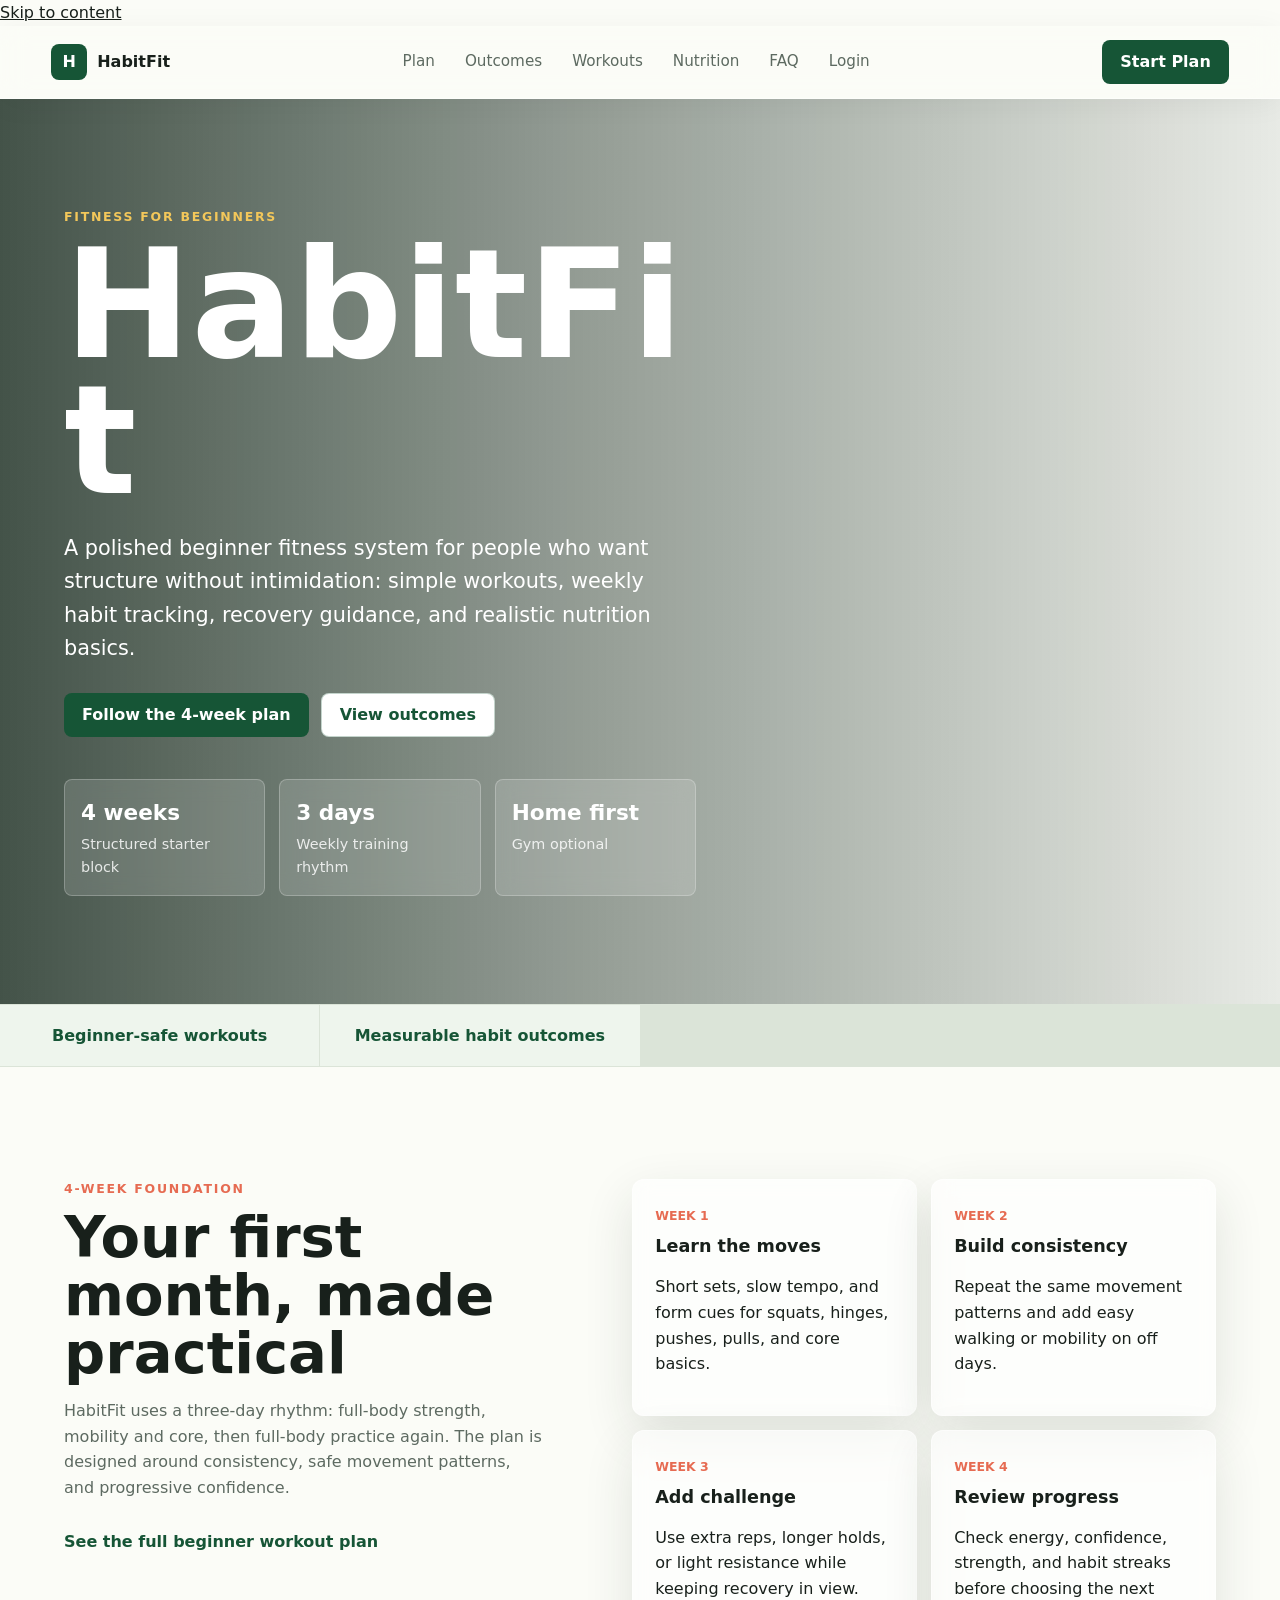
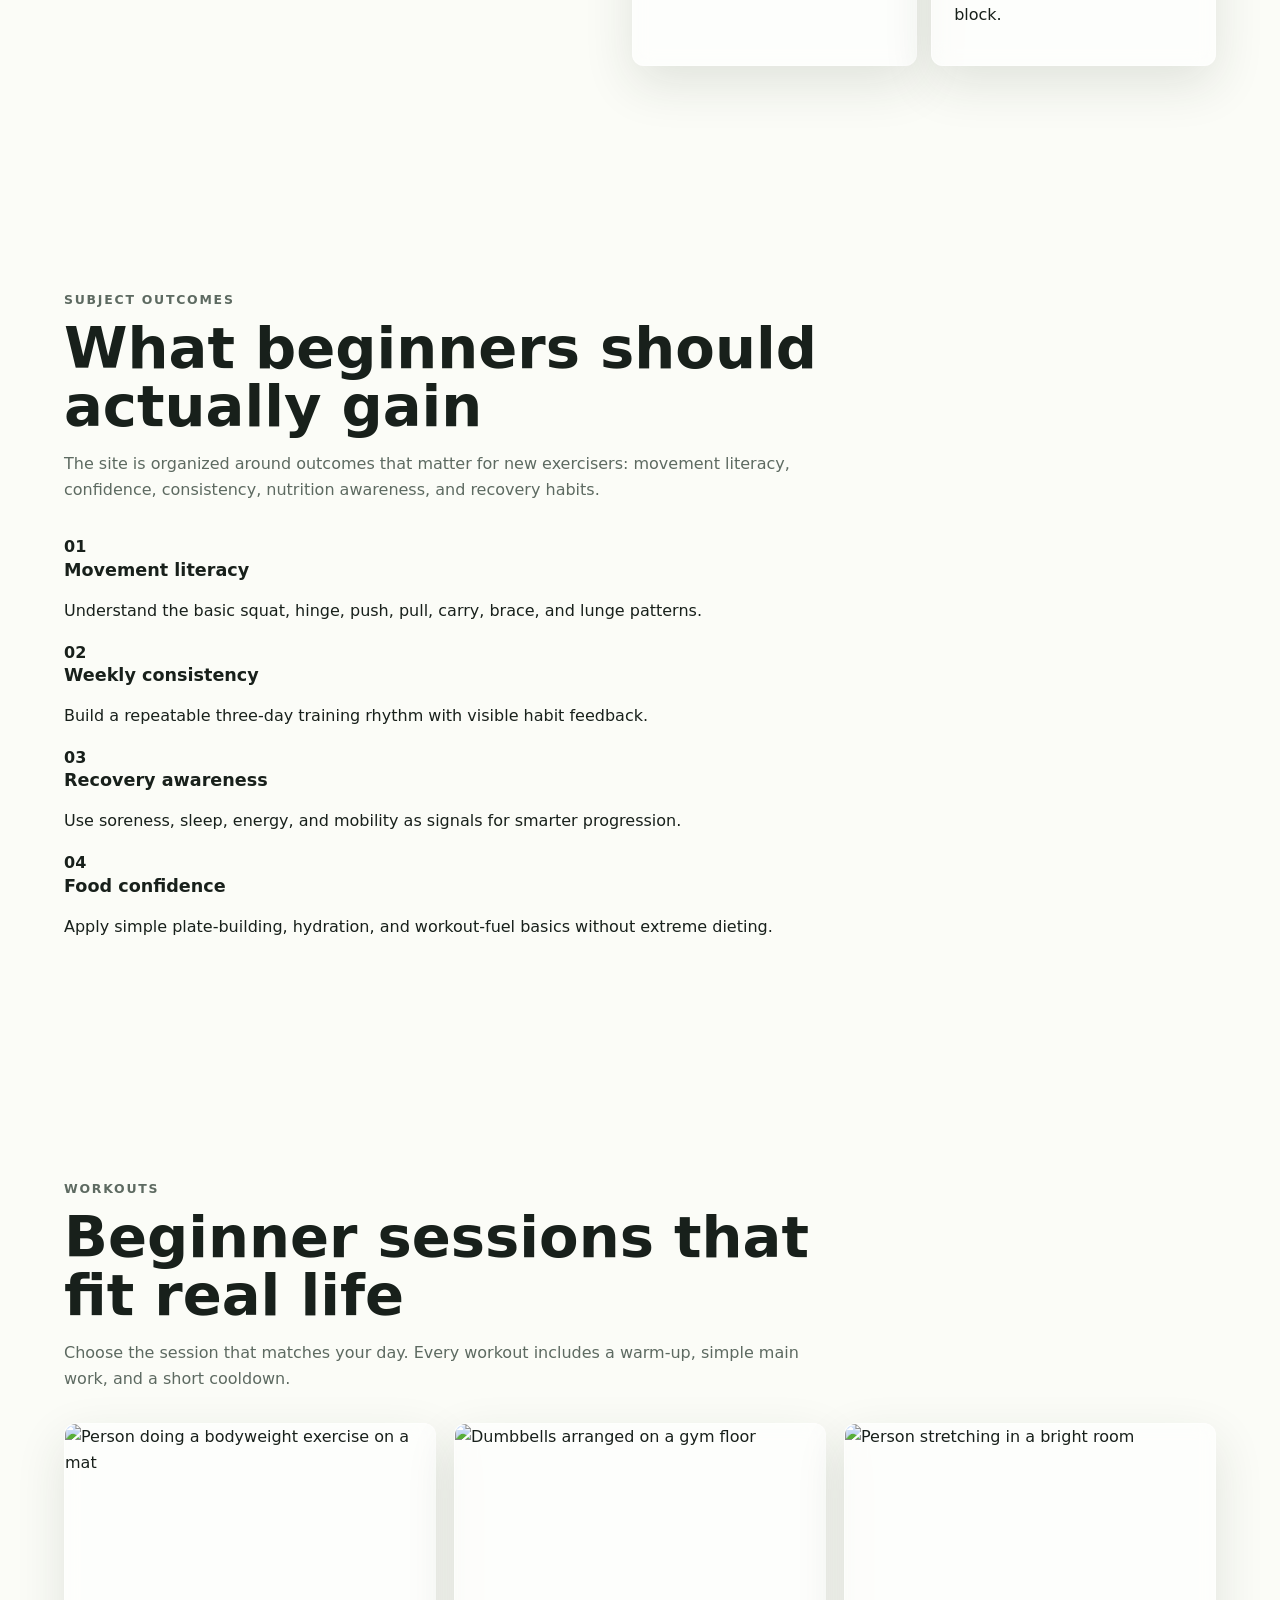
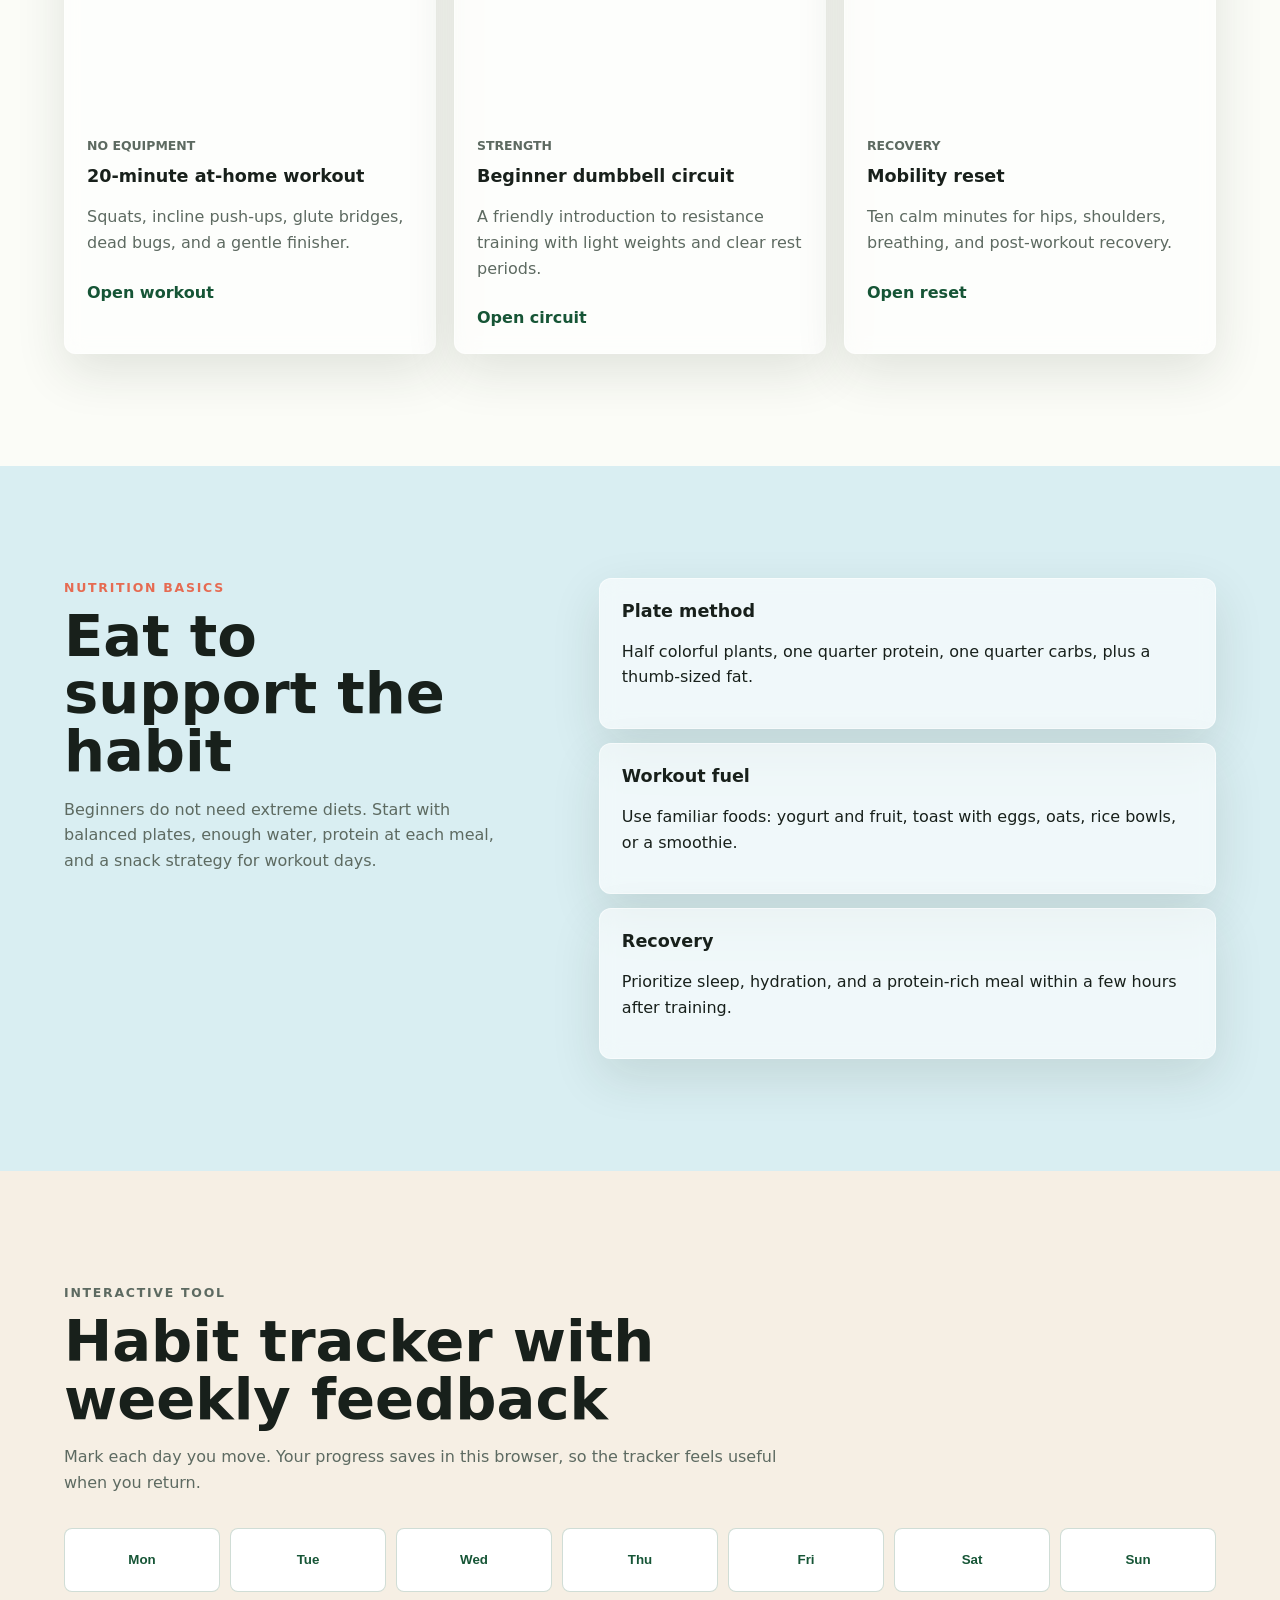
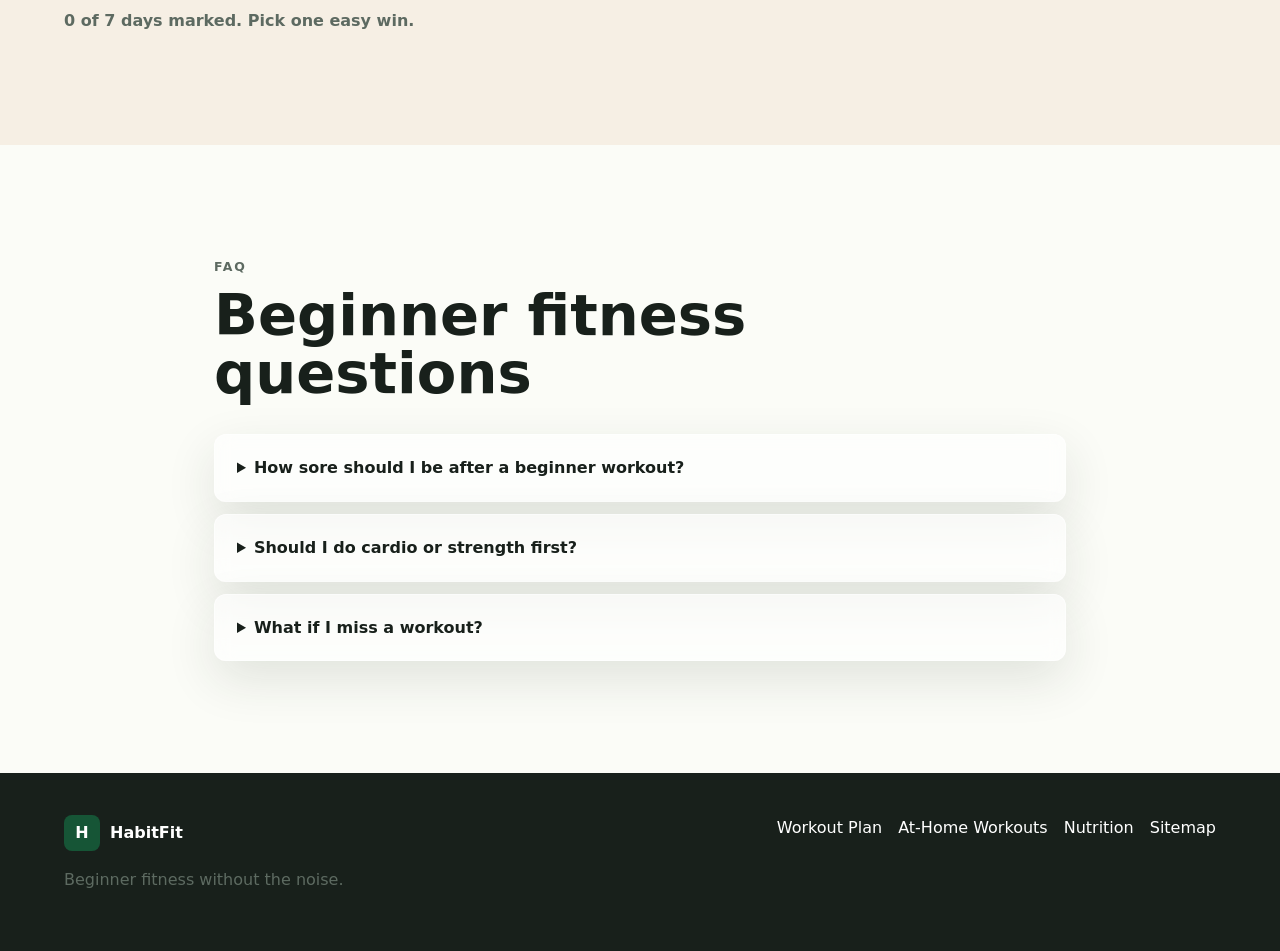
==== commit cf821c04: "fix: remove UI/SEO tags from trust band" ====
--- a/index.html
+++ b/index.html
@@ -104,7 +104,7 @@
       </section>
 
       <section class="trust-band" aria-label="HabitFit benefits">
-        <p>Beginner-safe workouts</p><p>Measurable habit outcomes</p><p>Glassmorphism UI</p><p>SEO content architecture</p>
+        <p>Beginner-safe workouts</p><p>Measurable habit outcomes</p>
       </section>
 
       <section id="plan" class="section split-section section-anchor">
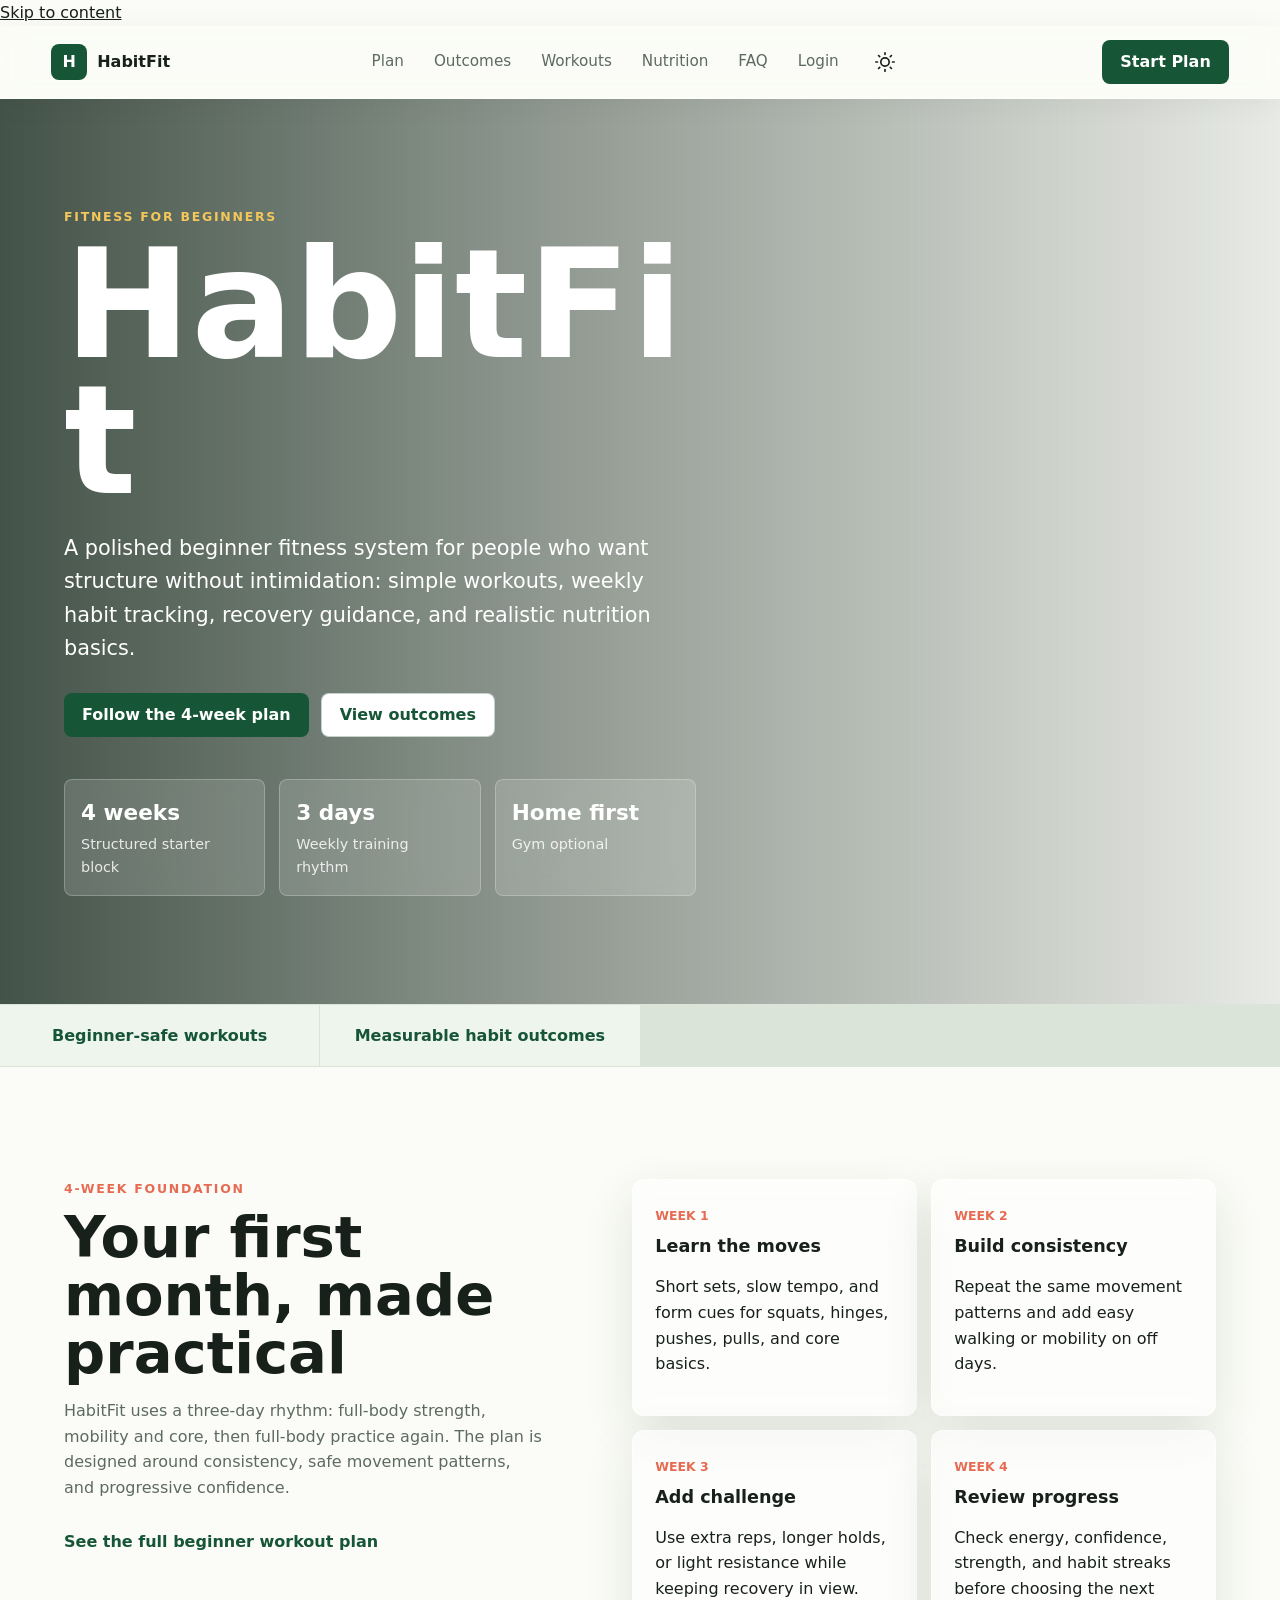
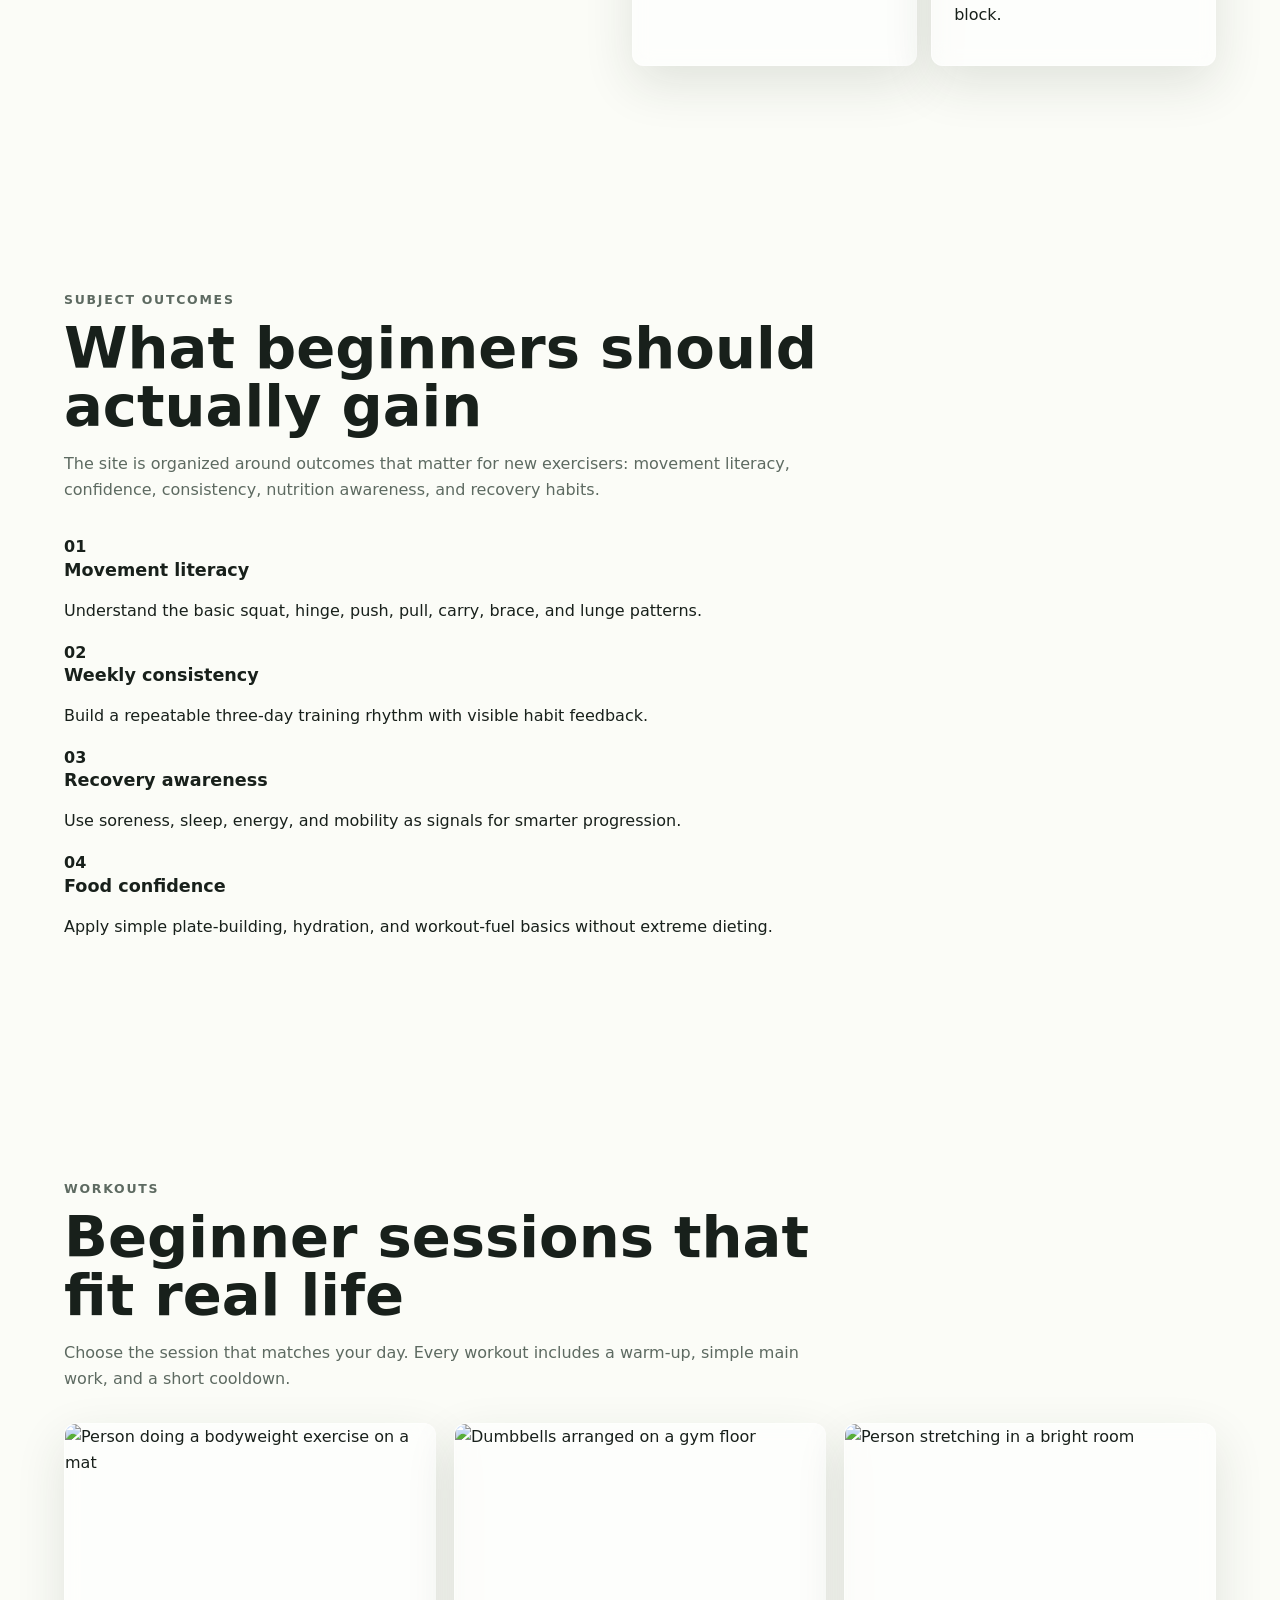
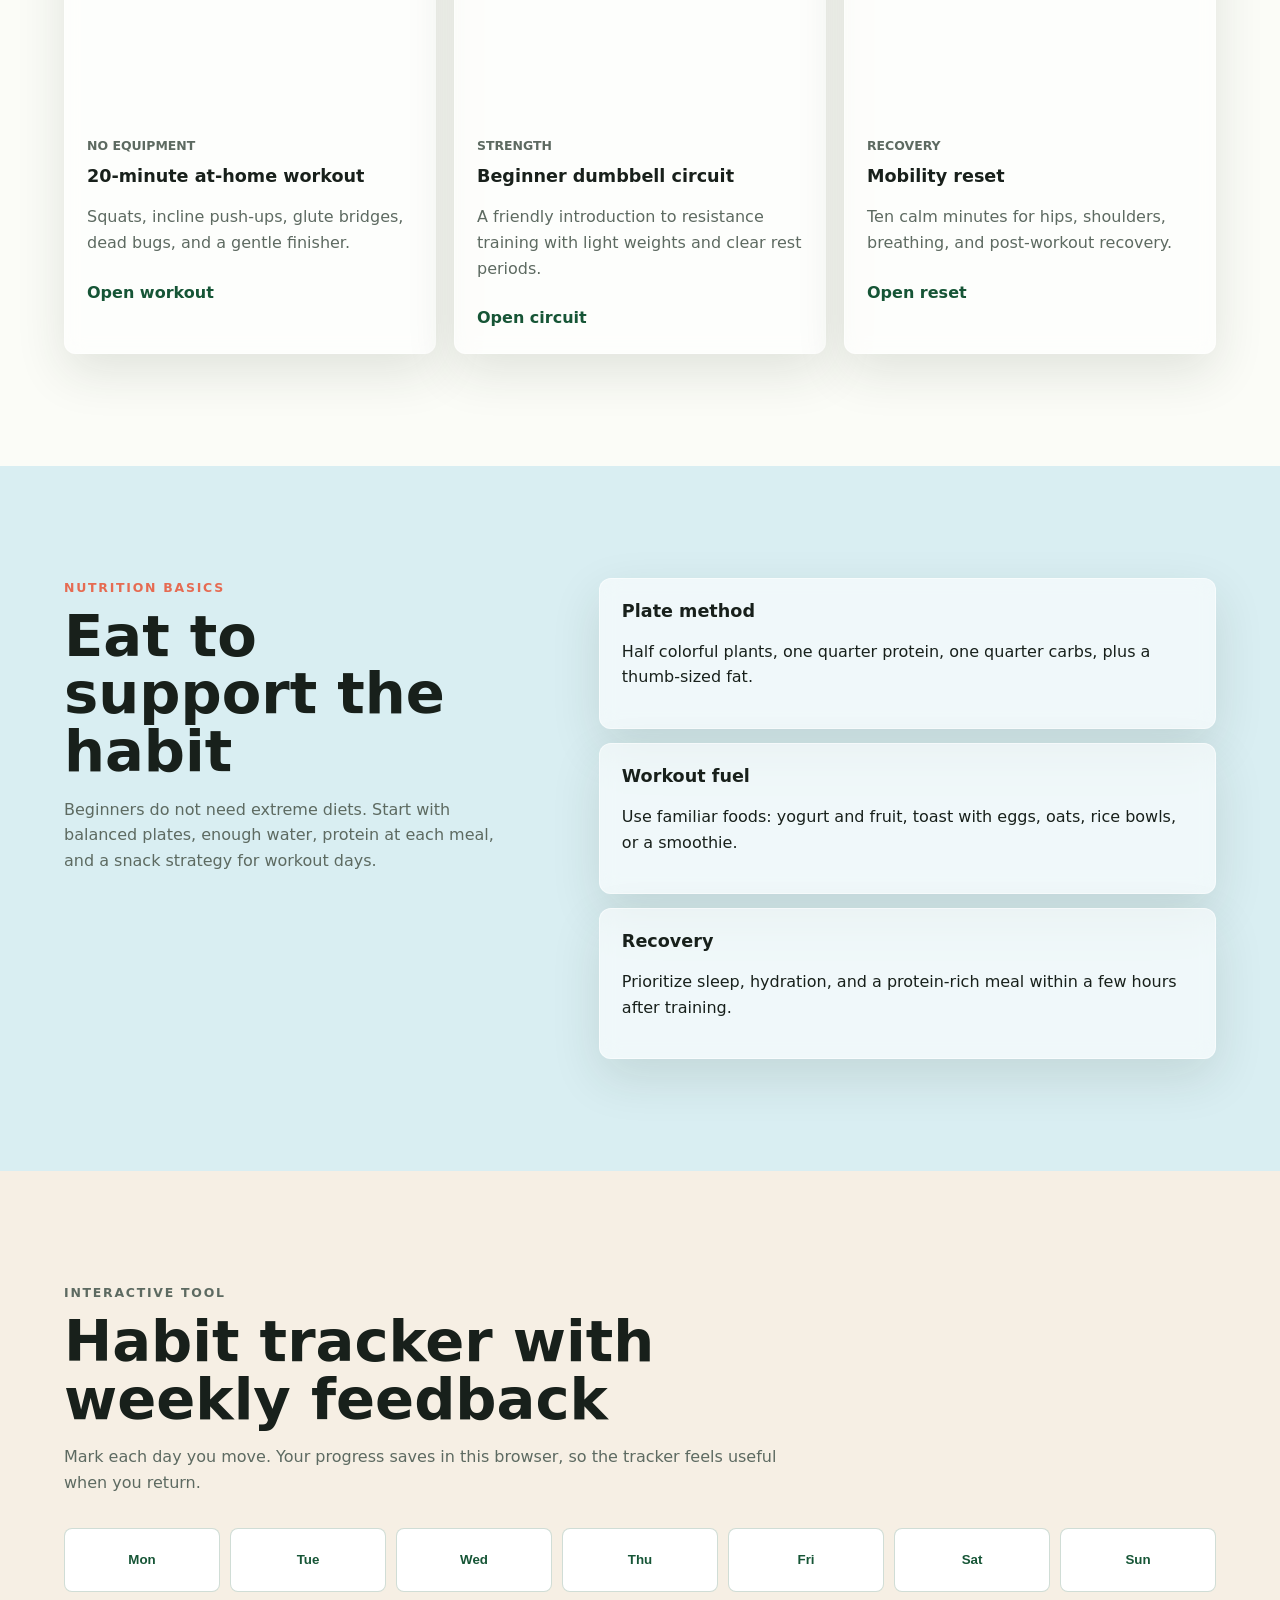
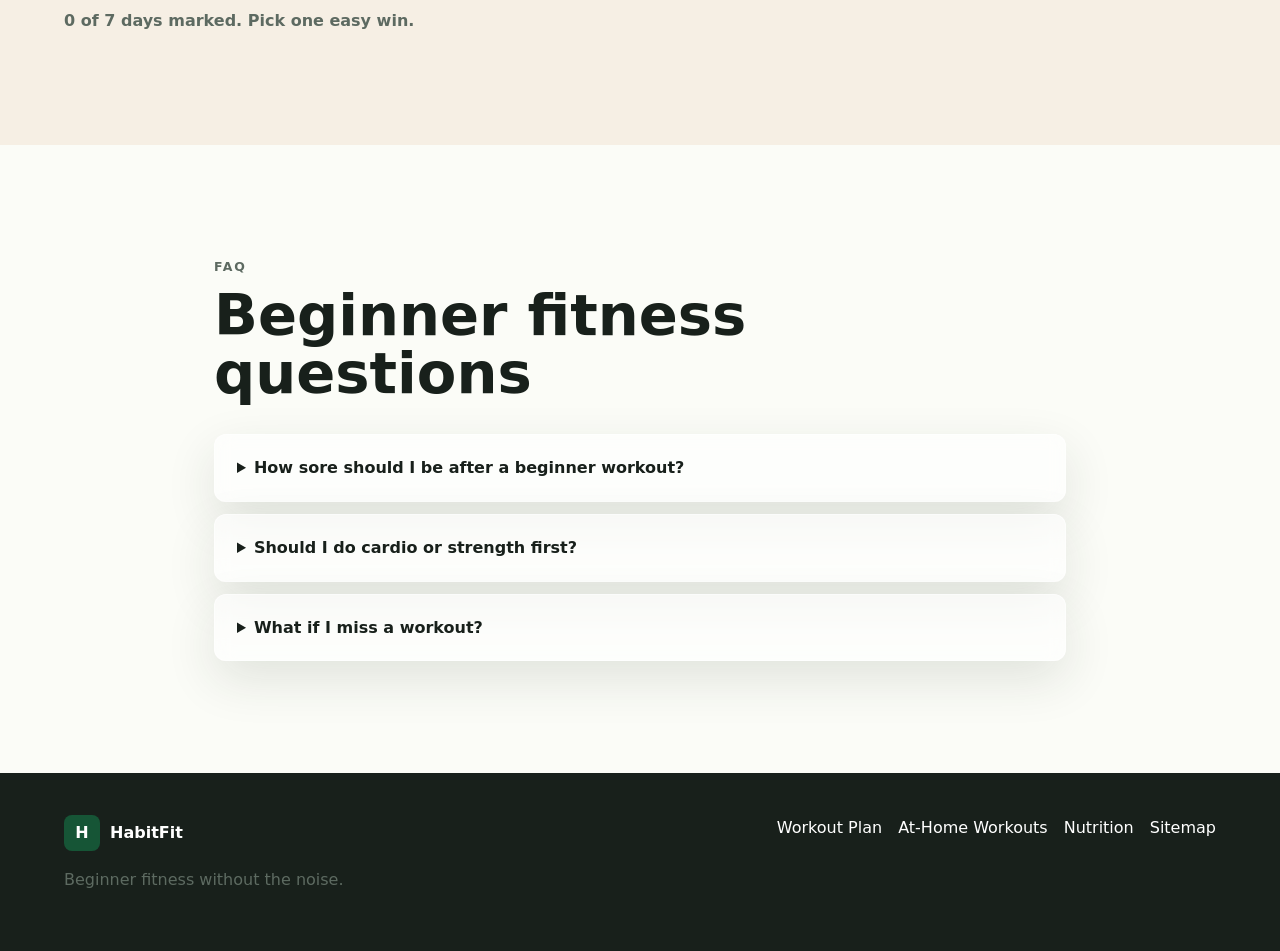
==== commit dfb1928b: "feat: add dark mode theme toggle and button hover animations" ====
--- a/index.html
+++ b/index.html
@@ -67,6 +67,11 @@
         ]
       }
     </script>
+    <script>
+      if (localStorage.getItem('theme') === 'dark' || (!localStorage.getItem('theme') && window.matchMedia('(prefers-color-scheme: dark)').matches)) {
+        document.documentElement.classList.add('dark-theme');
+      }
+    </script>
   </head>
   <body>
     <a class="skip-link" href="#main">Skip to content</a>
@@ -80,6 +85,10 @@
         <a href="#nutrition" data-nav-link>Nutrition</a>
         <a href="#faq" data-nav-link>FAQ</a>
         <a href="login.html" data-nav-link>Login</a>
+        <button class="theme-toggle" aria-label="Toggle dark mode">
+          <svg class="sun-icon" viewBox="0 0 24 24" fill="none" stroke="currentColor" stroke-width="2" stroke-linecap="round" stroke-linejoin="round"><circle cx="12" cy="12" r="5"></circle><line x1="12" y1="1" x2="12" y2="3"></line><line x1="12" y1="21" x2="12" y2="23"></line><line x1="4.22" y1="4.22" x2="5.64" y2="5.64"></line><line x1="18.36" y1="18.36" x2="19.78" y2="19.78"></line><line x1="1" y1="12" x2="3" y2="12"></line><line x1="21" y1="12" x2="23" y2="12"></line><line x1="4.22" y1="19.78" x2="5.64" y2="18.36"></line><line x1="18.36" y1="5.64" x2="19.78" y2="4.22"></line></svg>
+          <svg class="moon-icon" viewBox="0 0 24 24" fill="none" stroke="currentColor" stroke-width="2" stroke-linecap="round" stroke-linejoin="round"><path d="M21 12.79A9 9 0 1 1 11.21 3 7 7 0 0 0 21 12.79z"></path></svg>
+        </button>
       </nav>
       <a class="nav-action" href="beginner-workout-plan.html">Start Plan</a>
     </header>
--- a/styles.css
+++ b/styles.css
@@ -14,6 +14,77 @@
   font-family: Inter, ui-sans-serif, system-ui, -apple-system, BlinkMacSystemFont, "Segoe UI", sans-serif;
 }
 
+html.dark-theme {
+  color-scheme: dark;
+  --ink: #fbfcf7;
+  --muted: #a3b0a7;
+  --paper: #121614;
+  --surface: #1e2621;
+  --line: #2d3831;
+  --green: #4ade80;
+  --green-dark: #22c55e;
+  --coral: #f87171;
+  --sky: #0e2025;
+  --gold: #fcd34d;
+  --shadow: 0 18px 50px rgba(0, 0, 0, 0.4);
+}
+
+html.dark-theme .site-header,
+html.dark-theme .glass-card,
+html.dark-theme details,
+html.dark-theme .article-sidebar,
+html.dark-theme .trust-band p,
+html.dark-theme th {
+  background: rgba(30, 38, 33, 0.7);
+  border-color: rgba(255, 255, 255, 0.1);
+  color: var(--ink);
+}
+
+html.dark-theme .workout-card,
+html.dark-theme .table-wrap {
+  background: rgba(30, 38, 33, 0.7);
+}
+
+html.dark-theme .login-layout {
+  background: linear-gradient(135deg, rgba(18, 22, 20, 0.9) 0%, rgba(30, 38, 33, 0.8) 100%), url("https://images.unsplash.com/photo-1571019614242-c5c5dee9f50b?auto=format&fit=crop&w=2000&q=80") center / cover;
+}
+
+html.dark-theme .form-group input {
+  background: rgba(18, 22, 20, 0.8);
+  color: var(--ink);
+  border-color: rgba(255, 255, 255, 0.2);
+}
+
+html.dark-theme .trust-band { background: var(--line); }
+
+.theme-toggle {
+  background: transparent;
+  border: none;
+  color: var(--ink);
+  cursor: pointer;
+  display: inline-flex;
+  align-items: center;
+  justify-content: center;
+  padding: 6px;
+  border-radius: 50%;
+  transition: background 0.3s, transform 0.3s;
+}
+
+.theme-toggle:hover {
+  background: rgba(128, 128, 128, 0.15);
+  transform: scale(1.1);
+}
+
+.theme-toggle svg {
+  width: 20px;
+  height: 20px;
+  fill: none;
+  stroke: currentColor;
+}
+
+html.dark-theme .sun-icon { display: none; }
+html:not(.dark-theme) .moon-icon { display: none; }
+
 * { box-sizing: border-box; }
 html {
   scroll-behavior: smooth;
@@ -85,6 +156,20 @@
   font-weight: 800;
   text-decoration: none;
   white-space: nowrap;
+  transition: transform 0.2s cubic-bezier(0.5, 0, 0, 1), box-shadow 0.2s ease, background 0.2s ease;
+}
+
+.nav-action:hover,
+.primary-button:hover {
+  transform: translateY(-2px);
+  box-shadow: 0 6px 20px rgba(22, 85, 54, 0.4);
+  background: var(--green);
+}
+
+.secondary-button:hover {
+  transform: translateY(-2px);
+  box-shadow: 0 6px 20px rgba(22, 85, 54, 0.15);
+  background: rgba(22, 85, 54, 0.05);
 }
 
 .nav-action,
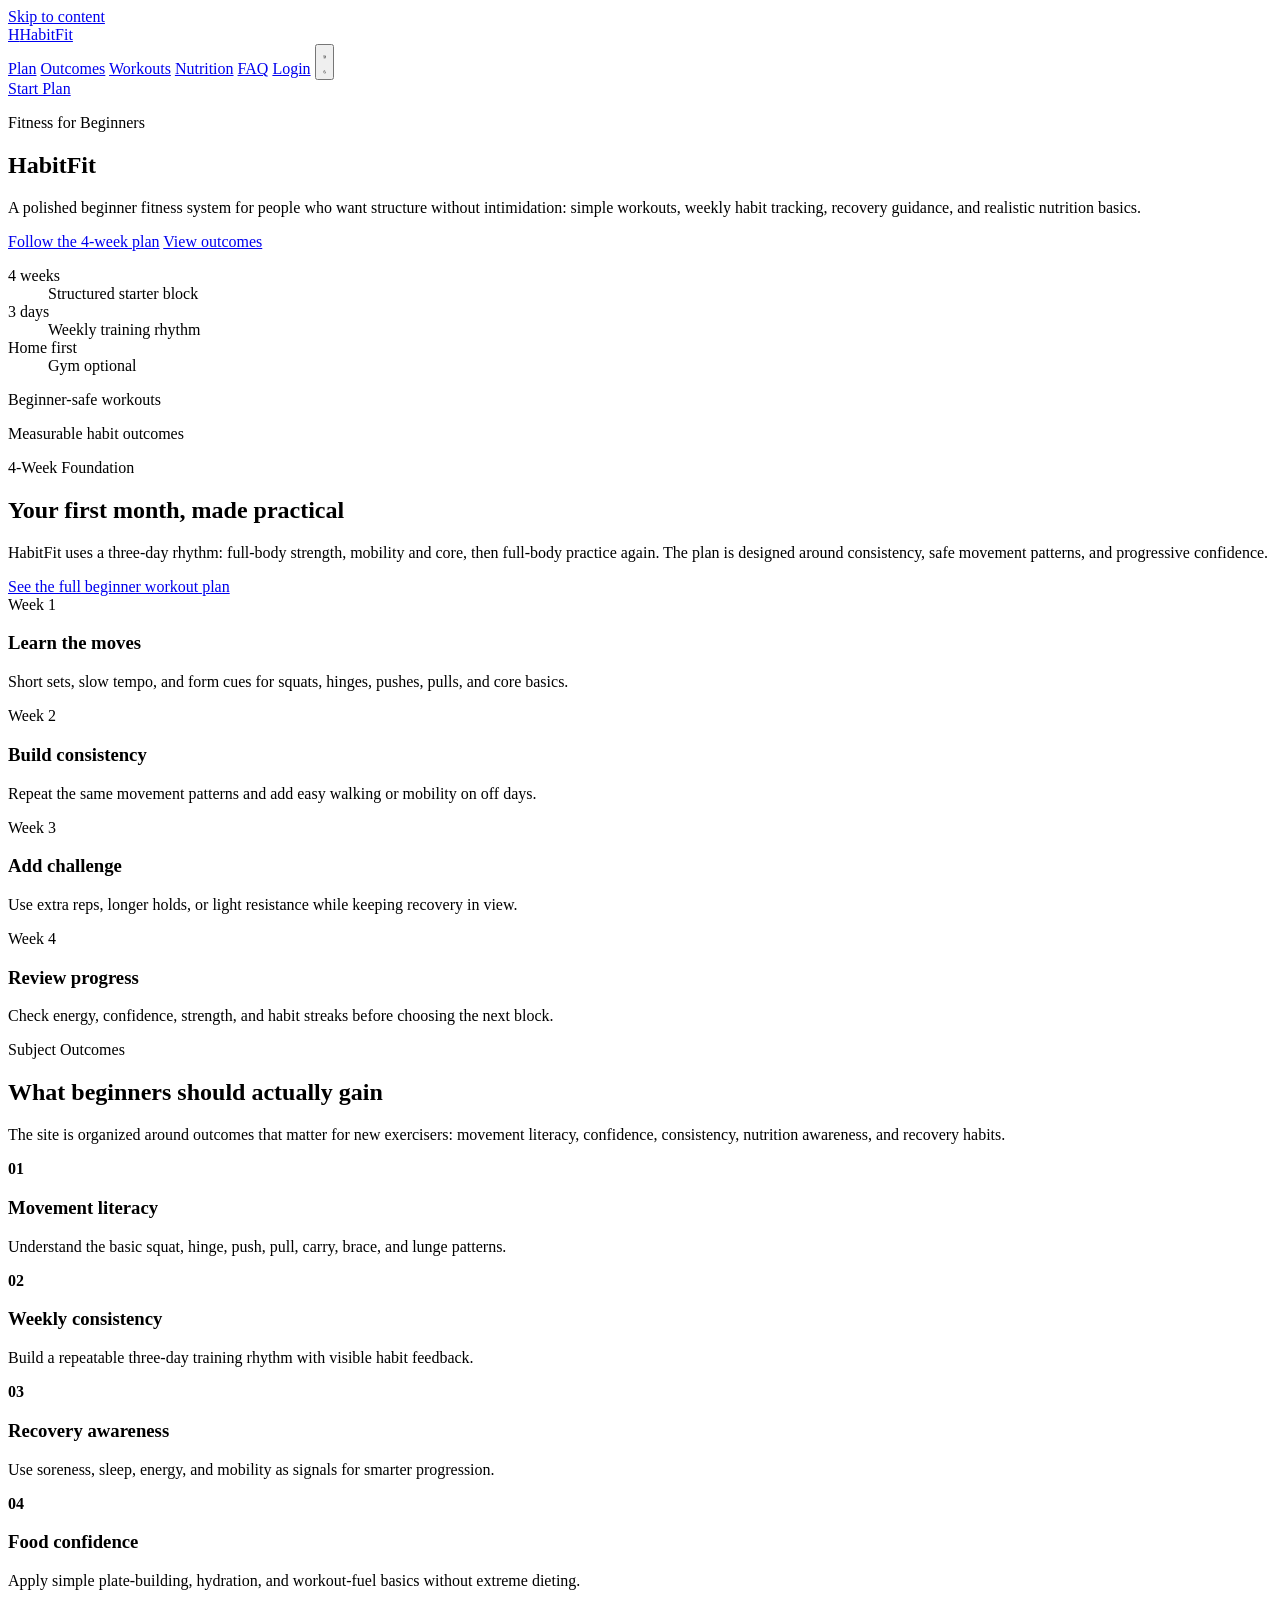
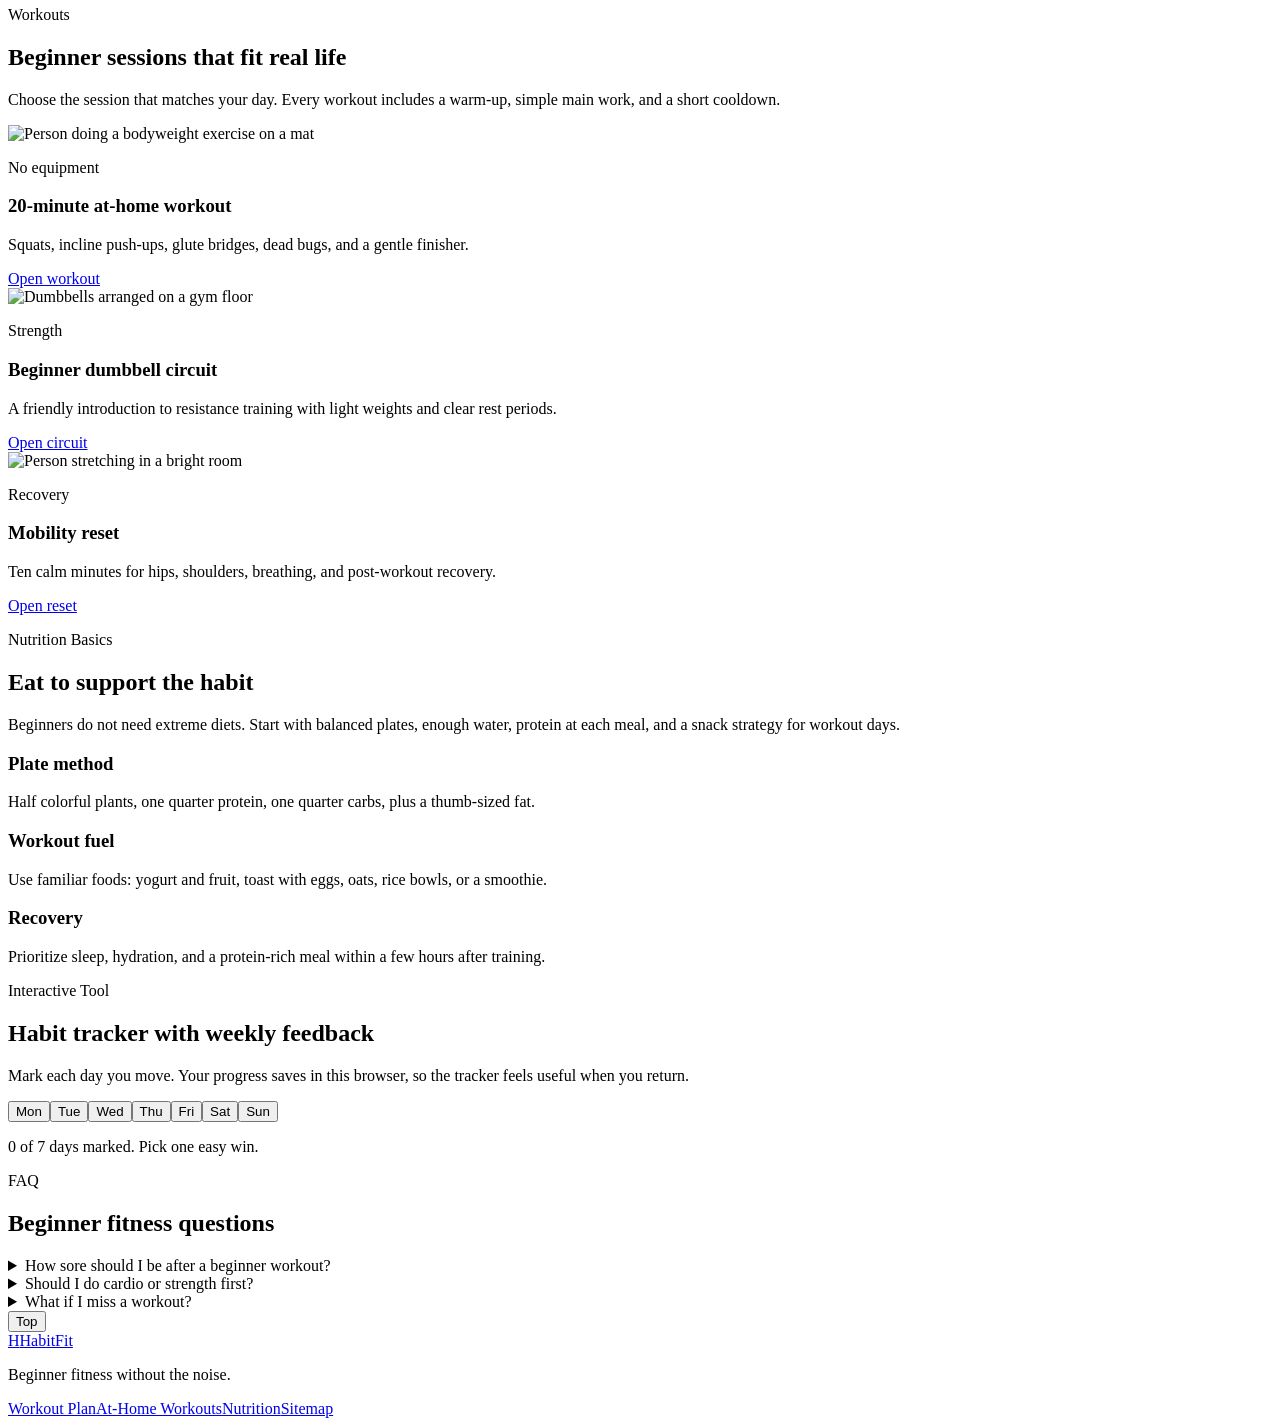
==== commit 87dab7e6: "Update index.html" ====
--- a/index.html
+++ b/index.html
@@ -1,6 +1,15 @@
 <!doctype html>
 <html lang="en">
   <head>
+    <!-- Google tag (gtag.js) -->
+<script async src="https://www.googletagmanager.com/gtag/js?id=G-7Y870C2VPJ"></script>
+<script>
+  window.dataLayer = window.dataLayer || [];
+  function gtag(){dataLayer.push(arguments);}
+  gtag('js', new Date());
+
+  gtag('config', 'G-7Y870C2VPJ');
+</script>
     <meta charset="utf-8">
     <meta name="viewport" content="width=device-width, initial-scale=1">
     <title>HabitFit | Beginner Fitness Plan, Home Workouts, and Healthy Habits</title>
